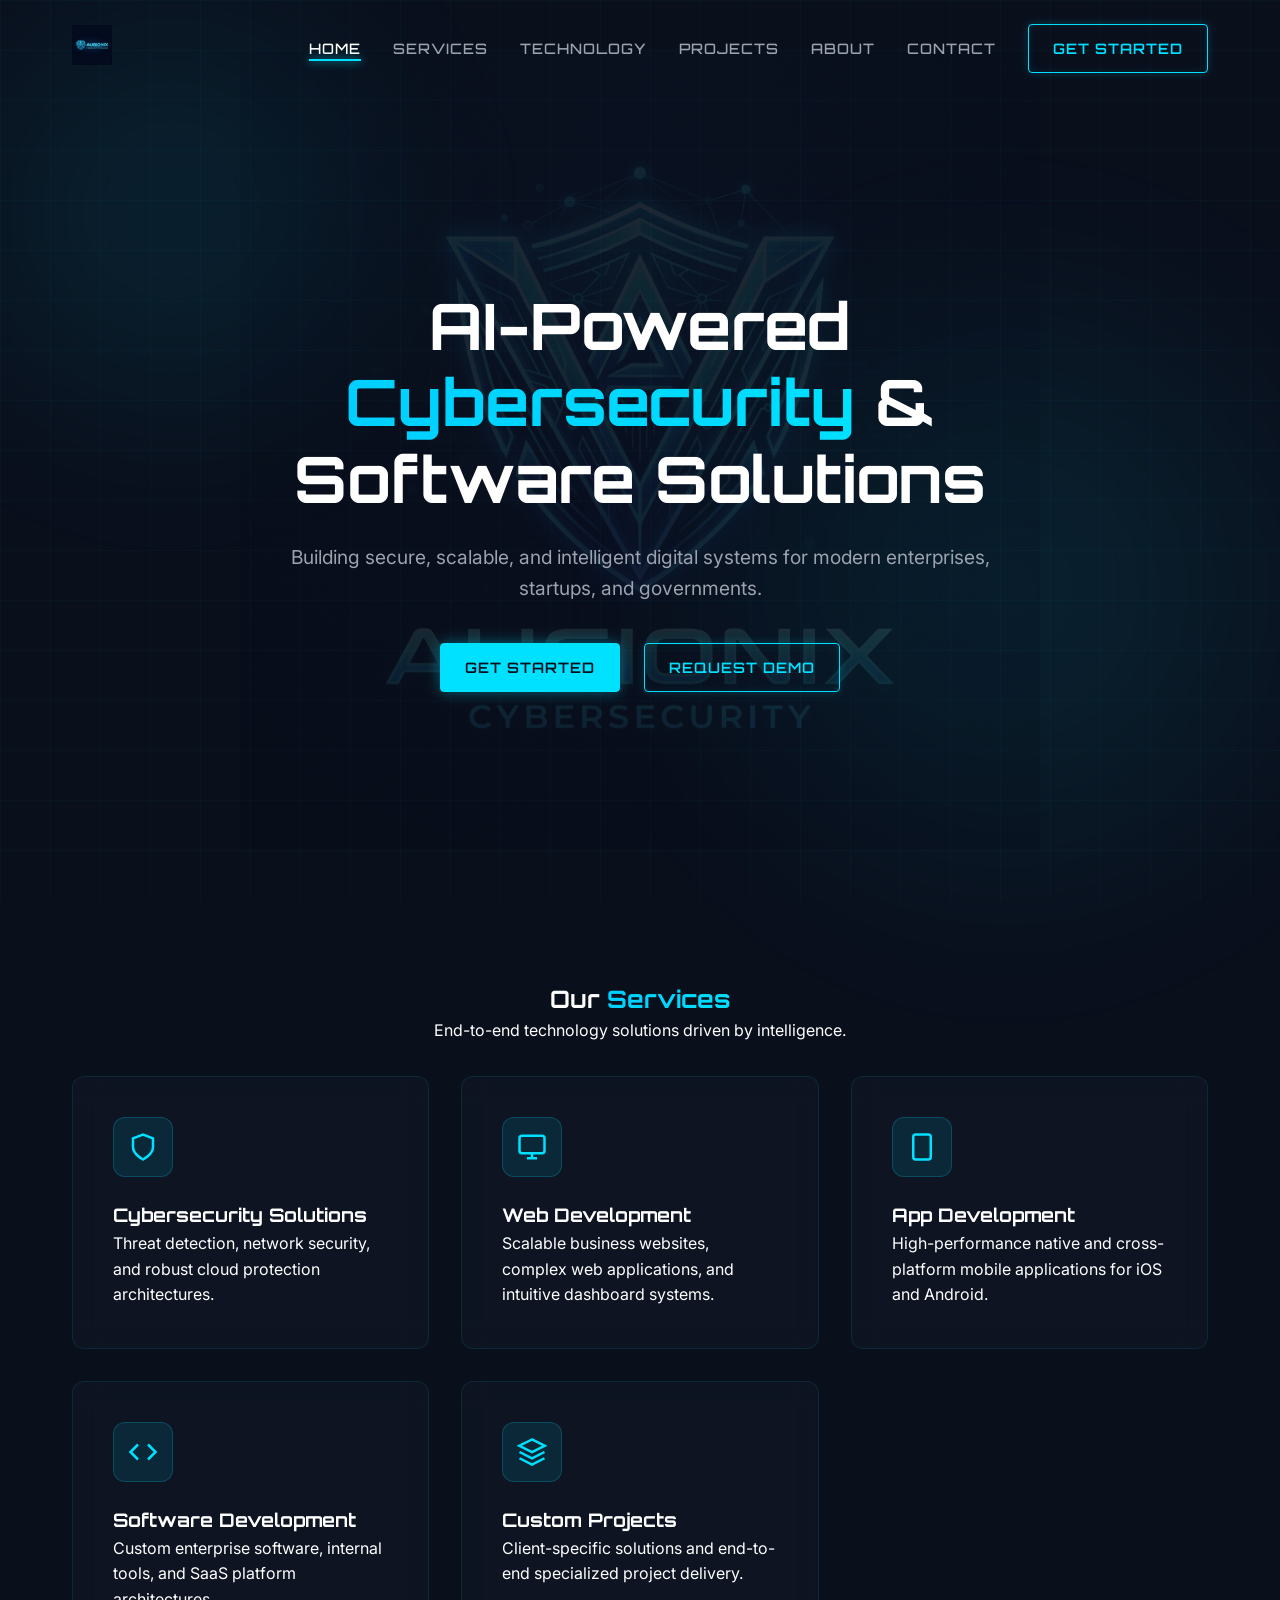
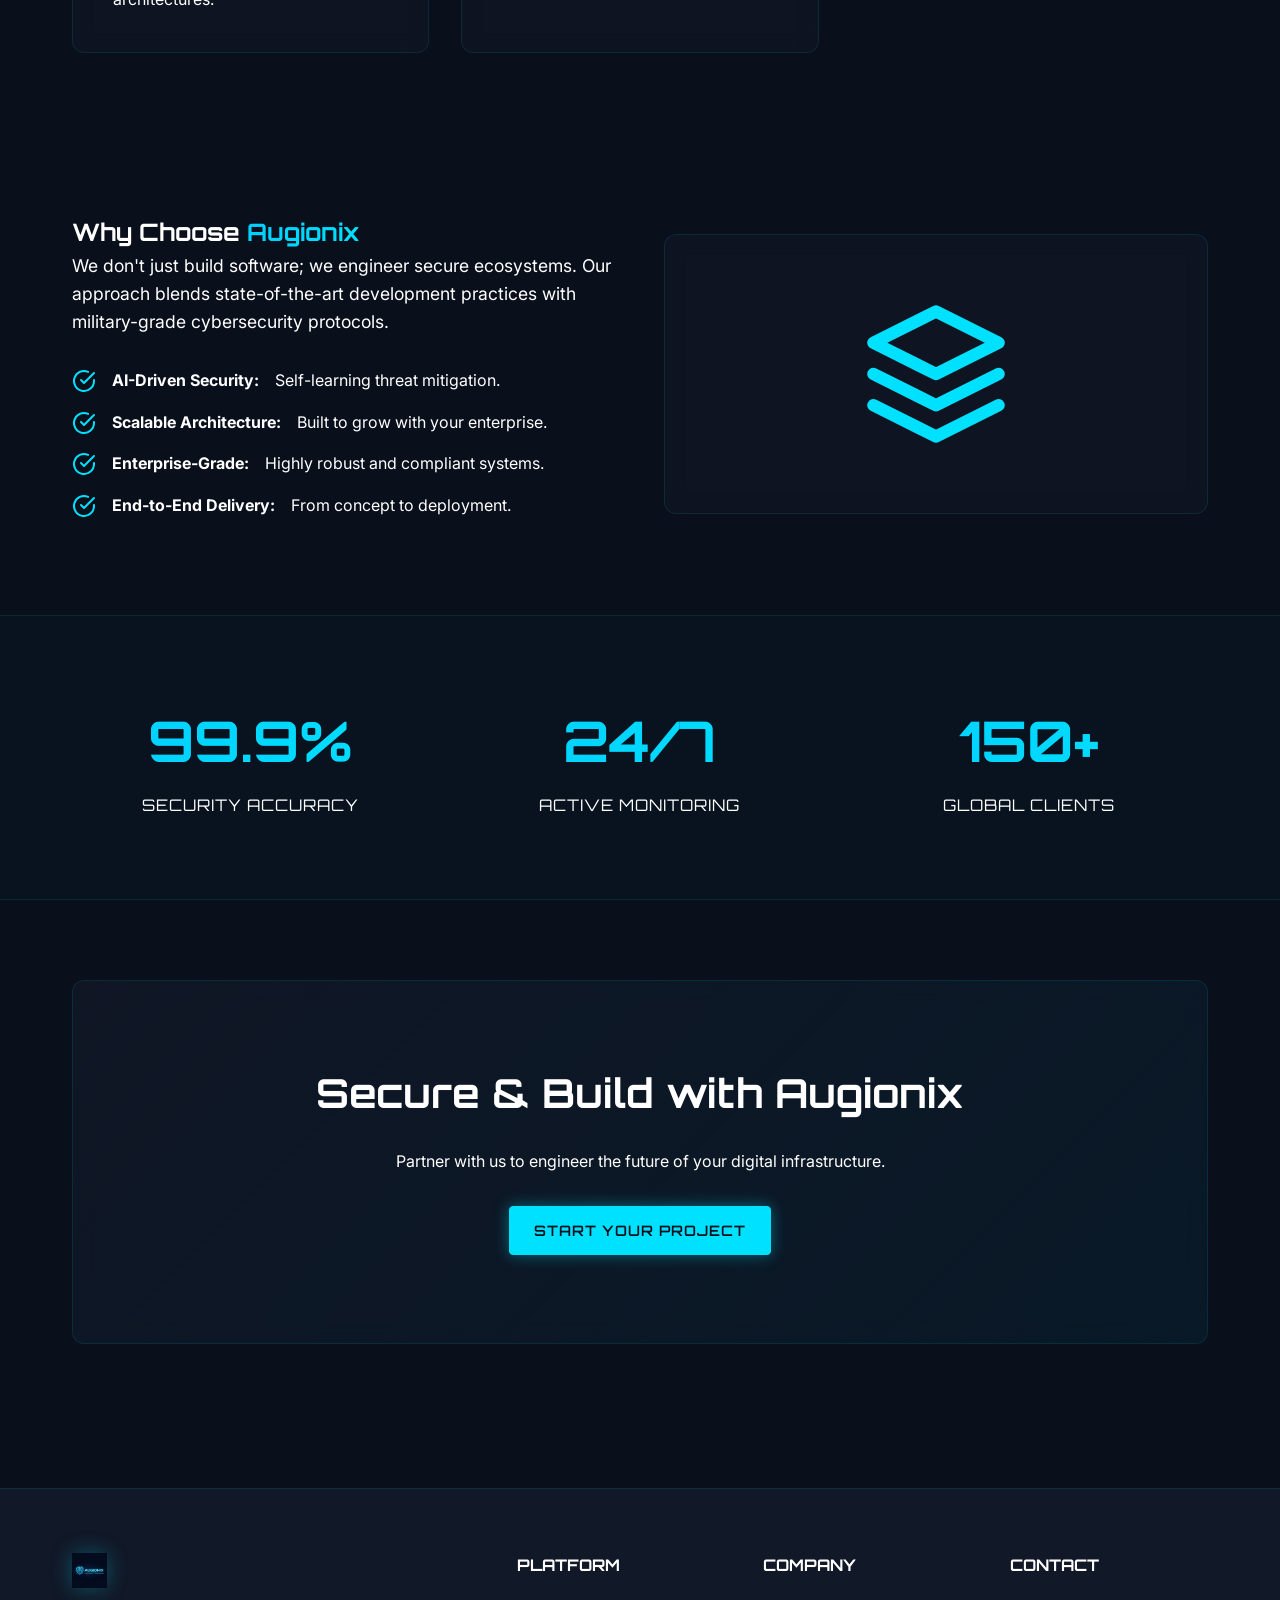
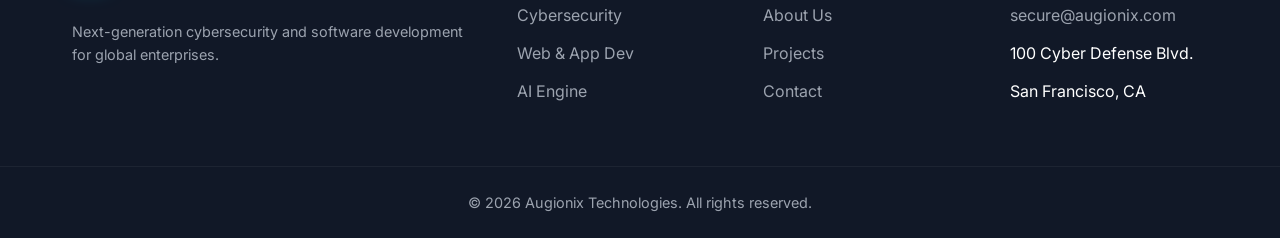
==== index.html @ cf8b2d36 "Initial commit" ====
<!DOCTYPE html>
<html lang="en">
<head>
    <meta charset="UTF-8">
    <meta name="viewport" content="width=device-width, initial-scale=1.0">
    <title>Augionix Technologies | AI Cybersecurity & Software</title>
    <link rel="preconnect" href="https://fonts.googleapis.com">
    <link rel="preconnect" href="https://fonts.gstatic.com" crossorigin>
    <link href="https://fonts.googleapis.com/css2?family=Inter:wght@300;400;500;600;700&family=Orbitron:wght@400;500;600;700;800;900&display=swap" rel="stylesheet">
    <link rel="stylesheet" href="css/style.css">
</head>
<body>
    <div class="cyber-grid"></div>
    <div class="cyber-glow glow-top-left"></div>
    <div class="cyber-glow glow-bottom-right"></div>

    <!-- Navbar -->
    <nav class="navbar">
        <div class="container nav-container">
            <a href="index.html" class="nav-logo">
                <img src="images/nav-logo.png" alt="Augionix Technologies">
            </a>
            
            <div class="nav-menu">
                <ul class="nav-links">
                    <li><a href="index.html" class="nav-link">Home</a></li>
                    <li><a href="services.html" class="nav-link">Services</a></li>
                    <li><a href="technology.html" class="nav-link">Technology</a></li>
                    <li><a href="projects.html" class="nav-link">Projects</a></li>
                    <li><a href="about.html" class="nav-link">About</a></li>
                    <li><a href="contact.html" class="nav-link">Contact</a></li>
                </ul>
                <a href="contact.html" class="btn btn-primary">Get Started</a>
            </div>

            <button class="mobile-toggle" aria-label="Toggle Menu">
                <svg class="icon" viewBox="0 0 24 24"><line x1="3" y1="12" x2="21" y2="12"></line><line x1="3" y1="6" x2="21" y2="6"></line><line x1="3" y1="18" x2="21" y2="18"></line></svg>
            </button>
        </div>
    </nav>

    <!-- Hero Section -->
    <section class="hero">
        <img src="images/main-logo.png" alt="Augionix Background Shield" class="hero-bg-logo">
        <div class="container hero-content">
            <h1 class="hero-title">AI-Powered <span class="text-gradient">Cybersecurity</span> & Software Solutions</h1>
            <p class="hero-subtitle">Building secure, scalable, and intelligent digital systems for modern enterprises, startups, and governments.</p>
            <div class="hero-cta">
                <a href="projects.html" class="btn btn-solid">Get Started</a>
                <a href="contact.html" class="btn btn-primary">Request Demo</a>
            </div>
        </div>
    </section>

    <!-- Services Preview -->
    <section class="section-padding">
        <div class="container">
            <div class="text-center mb-4">
                <h2>Our <span class="text-gradient">Services</span></h2>
                <p class="text-muted">End-to-end technology solutions driven by intelligence.</p>
            </div>
            
            <div class="grid-3">
                <div class="glass-panel">
                    <div class="service-icon">
                        <svg viewBox="0 0 24 24"><path d="M12 22s8-4 8-10V5l-8-3-8 3v7c0 6 8 10 8 10z"></path></svg>
                    </div>
                    <h3>Cybersecurity Solutions</h3>
                    <p class="text-muted mt-2">Threat detection, network security, and robust cloud protection architectures.</p>
                </div>
                
                <div class="glass-panel">
                    <div class="service-icon">
                        <svg viewBox="0 0 24 24"><rect x="2" y="3" width="20" height="14" rx="2" ry="2"></rect><line x1="8" y1="21" x2="16" y2="21"></line><line x1="12" y1="17" x2="12" y2="21"></line></svg>
                    </div>
                    <h3>Web Development</h3>
                    <p class="text-muted mt-2">Scalable business websites, complex web applications, and intuitive dashboard systems.</p>
                </div>
                
                <div class="glass-panel">
                    <div class="service-icon">
                        <svg viewBox="0 0 24 24"><rect x="5" y="2" width="14" height="20" rx="2" ry="2"></rect><line x1="12" y1="18" x2="12.01" y2="18"></line></svg>
                    </div>
                    <h3>App Development</h3>
                    <p class="text-muted mt-2">High-performance native and cross-platform mobile applications for iOS and Android.</p>
                </div>
                
                <div class="glass-panel">
                    <div class="service-icon">
                        <svg viewBox="0 0 24 24"><polyline points="16 18 22 12 16 6"></polyline><polyline points="8 6 2 12 8 18"></polyline></svg>
                    </div>
                    <h3>Software Development</h3>
                    <p class="text-muted mt-2">Custom enterprise software, internal tools, and SaaS platform architectures.</p>
                </div>
                
                <div class="glass-panel">
                    <div class="service-icon">
                        <svg viewBox="0 0 24 24"><polygon points="12 2 2 7 12 12 22 7 12 2"></polygon><polyline points="2 17 12 22 22 17"></polyline><polyline points="2 12 12 17 22 12"></polyline></svg>
                    </div>
                    <h3>Custom Projects</h3>
                    <p class="text-muted mt-2">Client-specific solutions and end-to-end specialized project delivery.</p>
                </div>
            </div>
        </div>
    </section>

    <!-- Why Choose Us -->
    <section class="section-padding">
        <div class="container grid-2 align-center">
            <div>
                <h2>Why Choose <span class="text-gradient">Augionix</span></h2>
                <p class="text-muted mb-4" style="font-size: 1.1rem">We don't just build software; we engineer secure ecosystems. Our approach blends state-of-the-art development practices with military-grade cybersecurity protocols.</p>
                
                <ul class="check-list">
                    <li><svg class="icon" viewBox="0 0 24 24"><path d="M22 11.08V12a10 10 0 1 1-5.93-9.14"></path><polyline points="22 4 12 14.01 9 11.01"></polyline></svg> <strong>AI-Driven Security:</strong> Self-learning threat mitigation.</li>
                    <li><svg class="icon" viewBox="0 0 24 24"><path d="M22 11.08V12a10 10 0 1 1-5.93-9.14"></path><polyline points="22 4 12 14.01 9 11.01"></polyline></svg> <strong>Scalable Architecture:</strong> Built to grow with your enterprise.</li>
                    <li><svg class="icon" viewBox="0 0 24 24"><path d="M22 11.08V12a10 10 0 1 1-5.93-9.14"></path><polyline points="22 4 12 14.01 9 11.01"></polyline></svg> <strong>Enterprise-Grade:</strong> Highly robust and compliant systems.</li>
                    <li><svg class="icon" viewBox="0 0 24 24"><path d="M22 11.08V12a10 10 0 1 1-5.93-9.14"></path><polyline points="22 4 12 14.01 9 11.01"></polyline></svg> <strong>End-to-End Delivery:</strong> From concept to deployment.</li>
                </ul>
            </div>
            
            <div class="glass-panel" style="display: flex; justify-content: center; padding: 4rem;">
                <svg class="icon" style="width: 150px; height: 150px; animation: float 4s infinite ease-in-out;" viewBox="0 0 24 24"><polygon points="12 2 2 7 12 12 22 7 12 2"></polygon><polyline points="2 17 12 22 22 17"></polyline><polyline points="2 12 12 17 22 12"></polyline></svg>
            </div>
        </div>
    </section>

    <!-- Stats -->
    <section class="section-padding" style="background: rgba(0, 224, 255, 0.02); border-top: 1px solid rgba(0, 224, 255, 0.1); border-bottom: 1px solid rgba(0, 224, 255, 0.1);">
        <div class="container grid-3 text-center">
            <div>
                <h3 class="text-gradient" style="font-size: 3.5rem; margin-bottom: 0.5rem;">99.9%</h3>
                <p style="font-family: var(--font-heading); text-transform: uppercase; letter-spacing: 1px;">Security Accuracy</p>
            </div>
            <div>
                <h3 class="text-gradient" style="font-size: 3.5rem; margin-bottom: 0.5rem;">24/7</h3>
                <p style="font-family: var(--font-heading); text-transform: uppercase; letter-spacing: 1px;">Active Monitoring</p>
            </div>
            <div>
                <h3 class="text-gradient" style="font-size: 3.5rem; margin-bottom: 0.5rem;">150+</h3>
                <p style="font-family: var(--font-heading); text-transform: uppercase; letter-spacing: 1px;">Global Clients</p>
            </div>
        </div>
    </section>

    <!-- Bottom CTA -->
    <section class="section-padding text-center">
        <div class="container">
            <div class="glass-panel" style="padding: 5rem 2rem; background: linear-gradient(135deg, rgba(17, 24, 39, 0.8), rgba(0, 224, 255, 0.05));">
                <h2 style="font-size: 2.5rem; margin-bottom: 1.5rem;">Secure & Build with Augionix</h2>
                <p class="text-muted mb-4" style="max-width: 600px; margin-left: auto; margin-right: auto;">Partner with us to engineer the future of your digital infrastructure.</p>
                <a href="contact.html" class="btn btn-solid">Start Your Project</a>
            </div>
        </div>
    </section>

    <!-- Footer -->
    <footer class="footer">
        <div class="container footer-container">
            <div>
                <img src="images/nav-logo.png" alt="Augionix Technologies" class="footer-logo">
                <p>Next-generation cybersecurity and software development for global enterprises.</p>
            </div>
            
            <div>
                <h4>Platform</h4>
                <ul>
                    <li><a href="services.html">Cybersecurity</a></li>
                    <li><a href="services.html">Web & App Dev</a></li>
                    <li><a href="technology.html">AI Engine</a></li>
                </ul>
            </div>
            
            <div>
                <h4>Company</h4>
                <ul>
                    <li><a href="about.html">About Us</a></li>
                    <li><a href="projects.html">Projects</a></li>
                    <li><a href="contact.html">Contact</a></li>
                </ul>
            </div>
            
            <div>
                <h4>Contact</h4>
                <ul>
                    <li><a href="mailto:secure@augionix.com">secure@augionix.com</a></li>
                    <li>100 Cyber Defense Blvd.</li>
                    <li>San Francisco, CA</li>
                </ul>
            </div>
        </div>
        <div class="footer-bottom">
            <p>&copy; 2026 Augionix Technologies. All rights reserved.</p>
        </div>
    </footer>

    <script src="js/script.js"></script>
</body>
</html>
---- css/style.css ----
/* Base Styles & Variables */
:root {
  --bg-dark: #0A0F1C;
  --bg-secondary: #111827;
  --neon-blue: #00E0FF;
  --neon-blue-dark: #0088cc;
  --text-main: #FFFFFF;
  --text-muted: #9CA3AF;
  --font-heading: 'Orbitron', sans-serif;
  --font-body: 'Inter', sans-serif;
}

* {
  margin: 0;
  padding: 0;
  box-sizing: border-box;
}

body {
  background-color: var(--bg-dark);
  color: var(--text-main);
  font-family: var(--font-body);
  line-height: 1.6;
  overflow-x: hidden;
  position: relative;
}

h1, h2, h3, h4, h5, h6 {
  font-family: var(--font-heading);
  font-weight: 700;
  color: var(--text-main);
}

a {
  text-decoration: none;
  color: inherit;
  transition: all 0.3s ease;
}

.container {
  max-width: 1200px;
  margin: 0 auto;
  padding: 0 2rem;
}

.section-padding {
  padding: 5rem 0;
}

.text-center {
  text-align: center;
}

.mb-2 { margin-bottom: 1rem; }
.mb-4 { margin-bottom: 2rem; }
.mt-4 { margin-top: 2rem; }

/* Typography & Colors */
.text-gradient {
  background: linear-gradient(90deg, #00CFFF, var(--neon-blue));
  -webkit-background-clip: text;
  -webkit-text-fill-color: transparent;
}

/* Background Effects */
.cyber-grid {
  position: fixed;
  top: 0;
  left: 0;
  width: 100vw;
  height: 100vh;
  background-image: 
    linear-gradient(rgba(0, 224, 255, 0.03) 1px, transparent 1px),
    linear-gradient(90deg, rgba(0, 224, 255, 0.03) 1px, transparent 1px);
  background-size: 50px 50px;
  z-index: -2;
  pointer-events: none;
}

.cyber-glow {
  position: fixed;
  width: 600px;
  height: 600px;
  background: radial-gradient(circle, rgba(0, 224, 255, 0.1) 0%, rgba(10, 15, 28, 0) 70%);
  border-radius: 50%;
  filter: blur(60px);
  z-index: -1;
  pointer-events: none;
}

.glow-top-left { top: -10%; left: -10%; }
.glow-bottom-right { bottom: -10%; right: -10%; width: 800px; height: 800px; }

/* Buttons */
.btn {
  display: inline-block;
  padding: 0.75rem 1.5rem;
  font-family: var(--font-heading);
  font-size: 0.9rem;
  font-weight: 600;
  text-transform: uppercase;
  letter-spacing: 1px;
  border-radius: 4px;
  cursor: pointer;
  transition: all 0.3s ease;
  position: relative;
  overflow: hidden;
  text-align: center;
}

.btn-primary {
  background: transparent;
  color: var(--neon-blue);
  border: 1px solid var(--neon-blue);
  box-shadow: 0 0 10px rgba(0, 224, 255, 0.2), inset 0 0 10px rgba(0, 224, 255, 0.1);
}

.btn-primary:hover {
  background: rgba(0, 224, 255, 0.1);
  box-shadow: 0 0 20px rgba(0, 224, 255, 0.4), inset 0 0 15px rgba(0, 224, 255, 0.2);
  text-shadow: 0 0 8px rgba(0, 224, 255, 0.6);
}

.btn-solid {
  background: var(--neon-blue);
  color: var(--bg-dark);
  border: 1px solid var(--neon-blue);
  box-shadow: 0 0 15px rgba(0, 224, 255, 0.4);
}

.btn-solid:hover {
  background: #00CFFF;
  box-shadow: 0 0 25px rgba(0, 224, 255, 0.6);
}

/* Glassmorphism Panels */
.glass-panel {
  background: rgba(17, 24, 39, 0.6);
  backdrop-filter: blur(12px);
  -webkit-backdrop-filter: blur(12px);
  border: 1px solid rgba(0, 224, 255, 0.1);
  border-radius: 12px;
  transition: all 0.3s ease;
}

.glass-panel:hover {
  border-color: rgba(0, 224, 255, 0.4);
  box-shadow: 0 0 20px rgba(0, 224, 255, 0.1);
  transform: translateY(-5px);
}

/* Navbar */
.navbar {
  position: fixed;
  top: 0;
  left: 0;
  width: 100%;
  z-index: 1000;
  transition: all 0.3s ease;
  padding: 1.5rem 0;
  background: transparent;
}

.navbar.scrolled {
  background: rgba(10, 15, 28, 0.85);
  backdrop-filter: blur(12px);
  -webkit-backdrop-filter: blur(12px);
  padding: 1rem 0;
  border-bottom: 1px solid rgba(0, 224, 255, 0.1);
  box-shadow: 0 4px 30px rgba(0, 0, 0, 0.5);
}

.nav-container {
  display: flex;
  justify-content: space-between;
  align-items: center;
}

.nav-logo img {
  height: 40px;
  width: auto;
  transition: all 0.3s ease;
}

.nav-logo img:hover {
  filter: drop-shadow(0 0 10px rgba(0, 224, 255, 0.5));
}

.nav-menu {
  display: flex;
  align-items: center;
  gap: 2rem;
}

.nav-links {
  display: flex;
  list-style: none;
  gap: 2rem;
}

.nav-link {
  font-family: var(--font-heading);
  font-size: 0.9rem;
  font-weight: 500;
  text-transform: uppercase;
  letter-spacing: 1px;
  color: var(--text-muted);
  position: relative;
  padding-bottom: 4px;
}

.nav-link::after {
  content: '';
  position: absolute;
  bottom: 0;
  left: 0;
  width: 0%;
  height: 2px;
  background: var(--neon-blue);
  transition: width 0.3s ease;
  box-shadow: 0 0 8px var(--neon-blue);
}

.nav-link:hover, .nav-link.active {
  color: var(--text-main);
}

.nav-link:hover::after, .nav-link.active::after {
  width: 100%;
}

.mobile-toggle {
  display: none;
  background: transparent;
  border: none;
  color: var(--text-main);
  cursor: pointer;
  font-size: 1.5rem;
}

/* Footer */
.footer {
  background: var(--bg-secondary);
  border-top: 1px solid rgba(0, 224, 255, 0.1);
  padding-top: 4rem;
  margin-top: 4rem;
}

.footer-container {
  display: grid;
  grid-template-columns: 2fr 1fr 1fr 1fr;
  gap: 3rem;
  margin-bottom: 3rem;
}

.footer-logo {
  height: 35px;
  margin-bottom: 1.5rem;
  filter: drop-shadow(0 0 10px rgba(0, 224, 255, 0.3));
}

.footer p { color: var(--text-muted); font-size: 0.9rem; }
.footer h4 { margin-bottom: 1.5rem; color: var(--text-main); text-transform: uppercase; }
.footer ul { list-style: none; }
.footer li { margin-bottom: 0.8rem; }
.footer a { color: var(--text-muted); transition: color 0.3s ease; }
.footer a:hover { color: var(--neon-blue); padding-left: 5px; }

.footer-bottom {
  border-top: 1px solid rgba(255, 255, 255, 0.05);
  padding: 1.5rem 0;
  text-align: center;
  color: var(--text-muted);
  font-size: 0.85rem;
}

/* Page Headers */
.page-header {
  text-align: center;
  padding: 8rem 0 4rem;
}
.page-header h1 {
  font-size: 3.5rem;
  margin-bottom: 1rem;
}
.page-header p {
  font-size: 1.2rem;
  color: var(--text-muted);
  max-width: 600px;
  margin: 0 auto;
}

/* Hero Section */
.hero {
  min-height: 100vh;
  display: flex;
  align-items: center;
  justify-content: center;
  text-align: center;
  position: relative;
  padding-top: 80px;
}

.hero-content {
  position: relative;
  z-index: 2;
  max-width: 800px;
}

.hero-title {
  font-size: 4rem;
  line-height: 1.2;
  margin-bottom: 1.5rem;
}

.hero-subtitle {
  font-size: 1.2rem;
  color: var(--text-muted);
  margin-bottom: 2.5rem;
}

.hero-cta {
  display: flex;
  gap: 1.5rem;
  justify-content: center;
}

.hero-bg-logo {
  position: absolute;
  top: 50%;
  left: 50%;
  transform: translate(-50%, -50%);
  width: 800px;
  opacity: 0.1;
  pointer-events: none;
  animation: float 6s infinite ease-in-out;
}

/* Grids */
.grid-2 { display: grid; grid-template-columns: 1fr 1fr; gap: 3rem; }
.grid-3 { display: grid; grid-template-columns: repeat(3, 1fr); gap: 2rem; }
.grid-4 { display: grid; grid-template-columns: repeat(4, 1fr); gap: 2rem; }

/* Services Preview */
.service-icon {
  width: 60px;
  height: 60px;
  background: rgba(0, 224, 255, 0.1);
  border-radius: 12px;
  display: flex;
  align-items: center;
  justify-content: center;
  margin-bottom: 1.5rem;
  border: 1px solid rgba(0, 224, 255, 0.2);
}
.service-icon svg { width: 30px; height: 30px; stroke: var(--neon-blue); fill: none; stroke-width: 2; }
.glass-panel { padding: 2.5rem; }

/* SVG Icons Generic Class */
.icon { width: 24px; height: 24px; stroke: var(--neon-blue); fill: none; stroke-width: 2; stroke-linecap: round; stroke-linejoin: round; }
.icon-lg { width: 40px; height: 40px; }

/* Lists */
.check-list { list-style: none; }
.check-list li { display: flex; align-items: center; gap: 1rem; margin-bottom: 1rem; }
.check-list li svg { flex-shrink: 0; }

/* Animations */
@keyframes float {
  0% { transform: translate(-50%, -50%); }
  50% { transform: translate(-50%, -55%); }
  100% { transform: translate(-50%, -50%); }
}

/* Forms */
.form-group { margin-bottom: 1.5rem; }
.form-group label { display: block; margin-bottom: 0.5rem; font-family: var(--font-heading); font-size: 0.85rem; color: var(--text-muted); text-transform: uppercase; }
.form-control { width: 100%; padding: 1rem; background: rgba(10, 15, 28, 0.6); border: 1px solid rgba(0, 224, 255, 0.2); border-radius: 8px; color: var(--text-main); font-family: var(--font-body); transition: all 0.3s; }
.form-control:focus { outline: none; border-color: var(--neon-blue); box-shadow: 0 0 15px rgba(0, 224, 255, 0.1); }

/* Custom utilities */
.align-center { align-items: center; }

/* Media Queries */
@media (max-width: 992px) {
  .grid-2, .grid-3, .grid-4 { grid-template-columns: 1fr; }
  .footer-container { grid-template-columns: 1fr 1fr; }
  
  .mobile-toggle { display: block; }
  .nav-menu {
    position: fixed; top: 70px; right: -100%; width: 300px; height: 100vh;
    flex-direction: column; background: rgba(10, 15, 28, 0.95);
    backdrop-filter: blur(15px); -webkit-backdrop-filter: blur(15px);
    border-left: 1px solid rgba(0, 224, 255, 0.1); padding: 3rem 2rem;
    transition: right 0.4s ease;
  }
  .nav-menu.active { right: 0; box-shadow: -10px 0 30px rgba(0,0,0,0.5); }
  .nav-links { flex-direction: column; width: 100%; }
}

@media (max-width: 576px) {
  .hero-title { font-size: 2.5rem; }
  .hero-cta { flex-direction: column; }
  .footer-container { grid-template-columns: 1fr; }
}
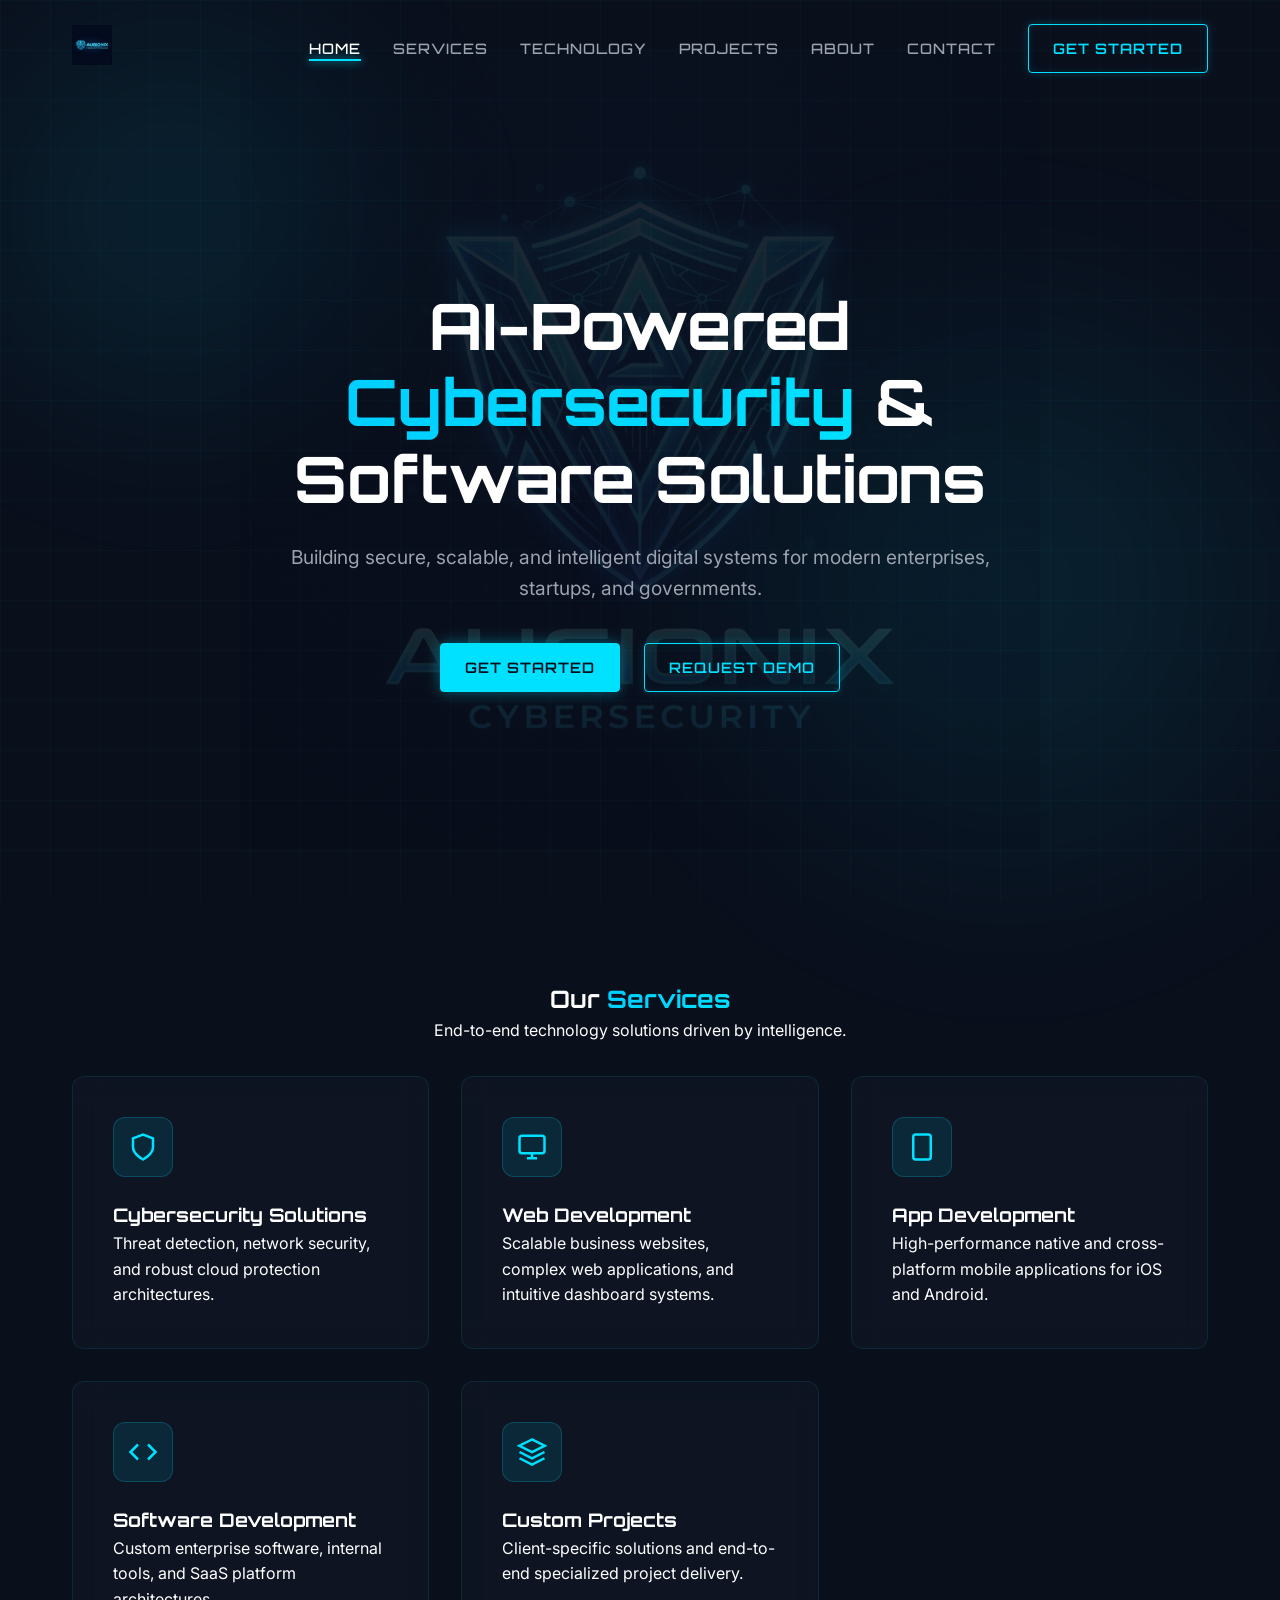
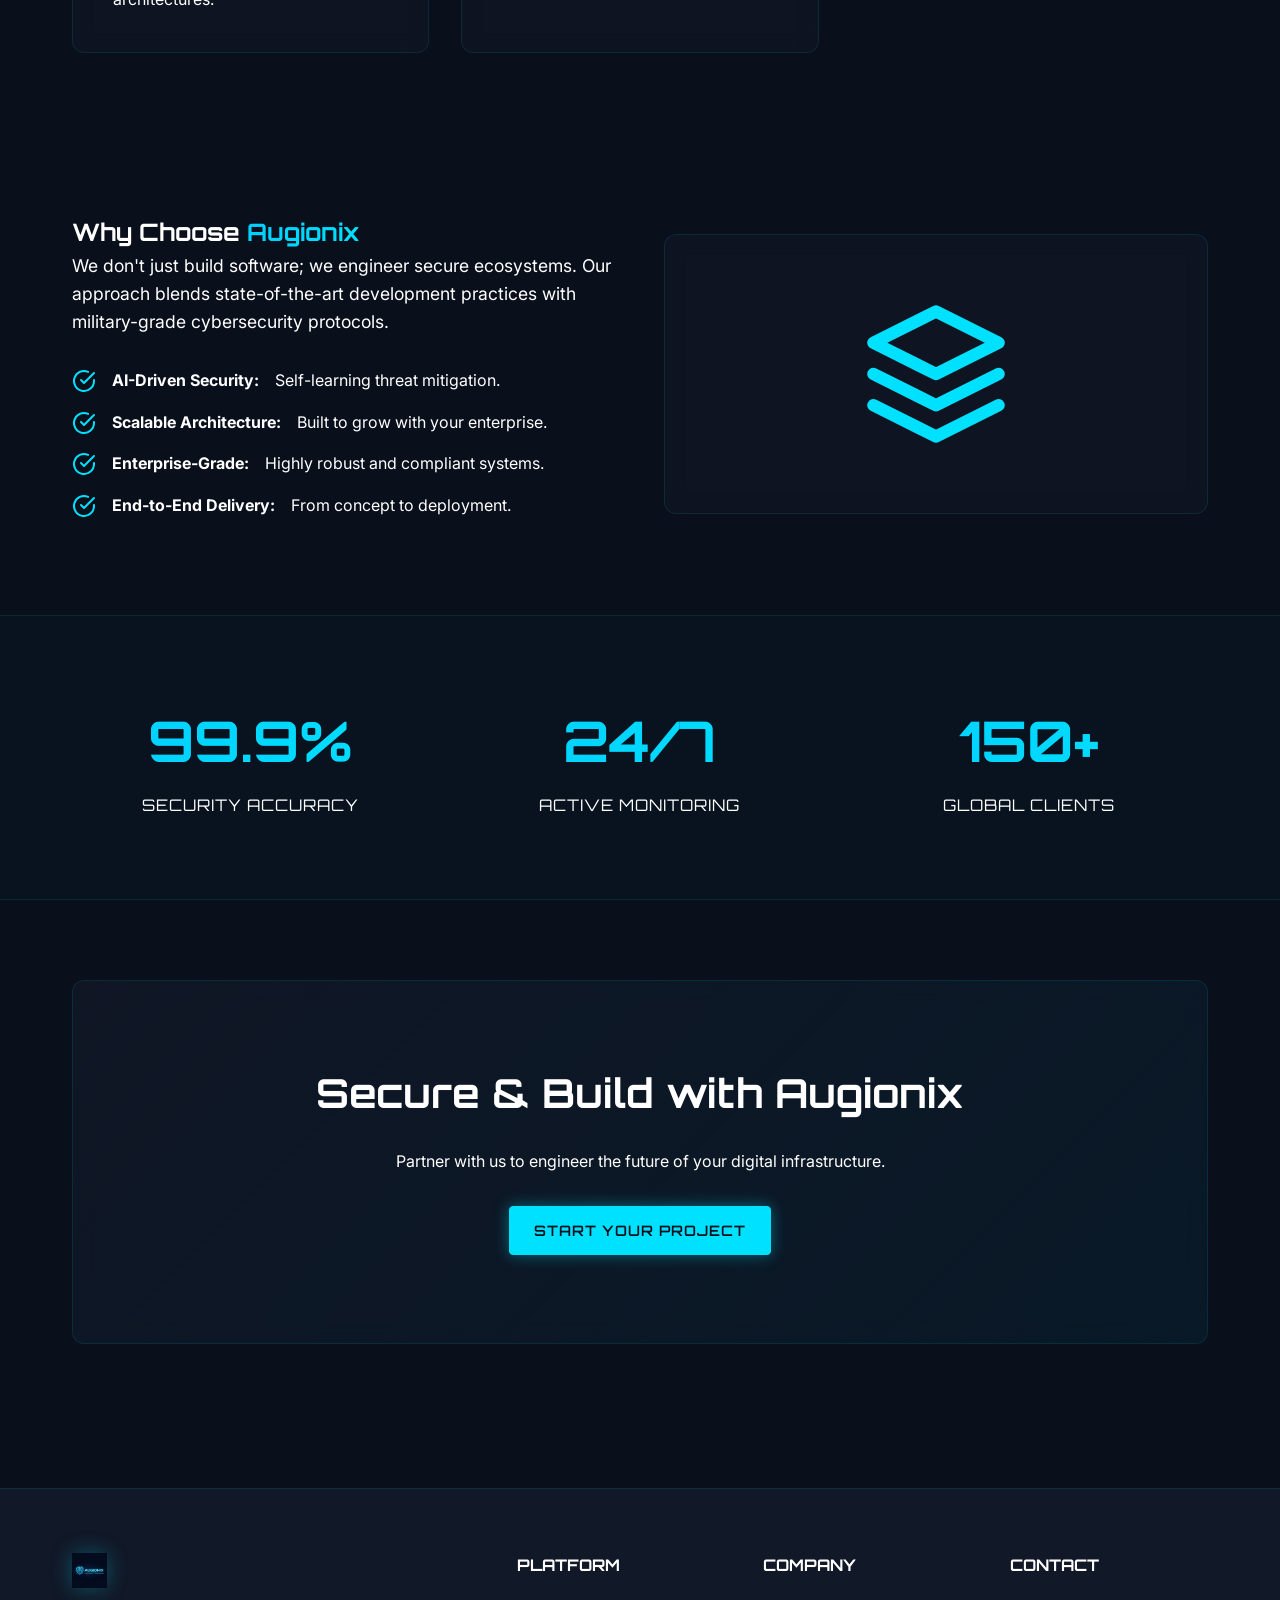
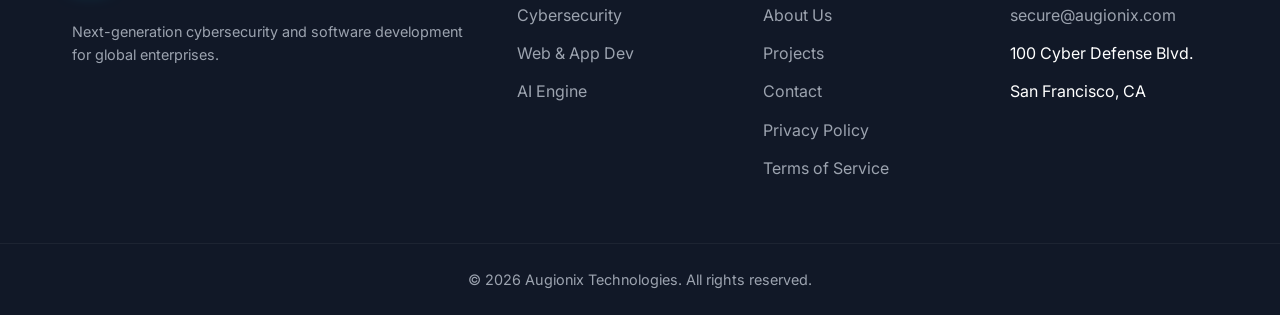
==== commit b1ee54d9: "adding google search console pages" ====
--- a/index.html
+++ b/index.html
@@ -3,7 +3,19 @@
 <head>
     <meta charset="UTF-8">
     <meta name="viewport" content="width=device-width, initial-scale=1.0">
-    <title>Augionix Technologies | AI Cybersecurity & Software</title>
+    <title>Augionix Technologies | AI Cybersecurity & Software Solutions</title>
+    <meta name="description" content="Augionix Technologies engineers AI-powered cybersecurity, custom web development, mobile apps, and enterprise software solutions for global businesses.">
+    <meta name="keywords" content="cybersecurity, AI software, web development, app development, enterprise software, cloud security, custom programming">
+    <meta name="google-site-verification" content="YOUR_GSC_VERIFICATION_CODE_HERE" />
+    <link rel="canonical" href="https://augionix.com/">
+    
+    <!-- Open Graph / Facebook -->
+    <meta property="og:type" content="website">
+    <meta property="og:url" content="https://augionix.com/">
+    <meta property="og:title" content="Augionix Technologies | AI Cybersecurity & Software">
+    <meta property="og:description" content="AI-Powered Cybersecurity & Custom Software Solutions for modern enterprises.">
+    <meta property="og:image" content="https://augionix.com/images/main-logo.png">
+
     <link rel="preconnect" href="https://fonts.googleapis.com">
     <link rel="preconnect" href="https://fonts.gstatic.com" crossorigin>
     <link href="https://fonts.googleapis.com/css2?family=Inter:wght@300;400;500;600;700&family=Orbitron:wght@400;500;600;700;800;900&display=swap" rel="stylesheet">
@@ -177,6 +189,8 @@
                     <li><a href="about.html">About Us</a></li>
                     <li><a href="projects.html">Projects</a></li>
                     <li><a href="contact.html">Contact</a></li>
+                    <li><a href="privacy.html">Privacy Policy</a></li>
+                    <li><a href="terms.html">Terms of Service</a></li>
                 </ul>
             </div>
             
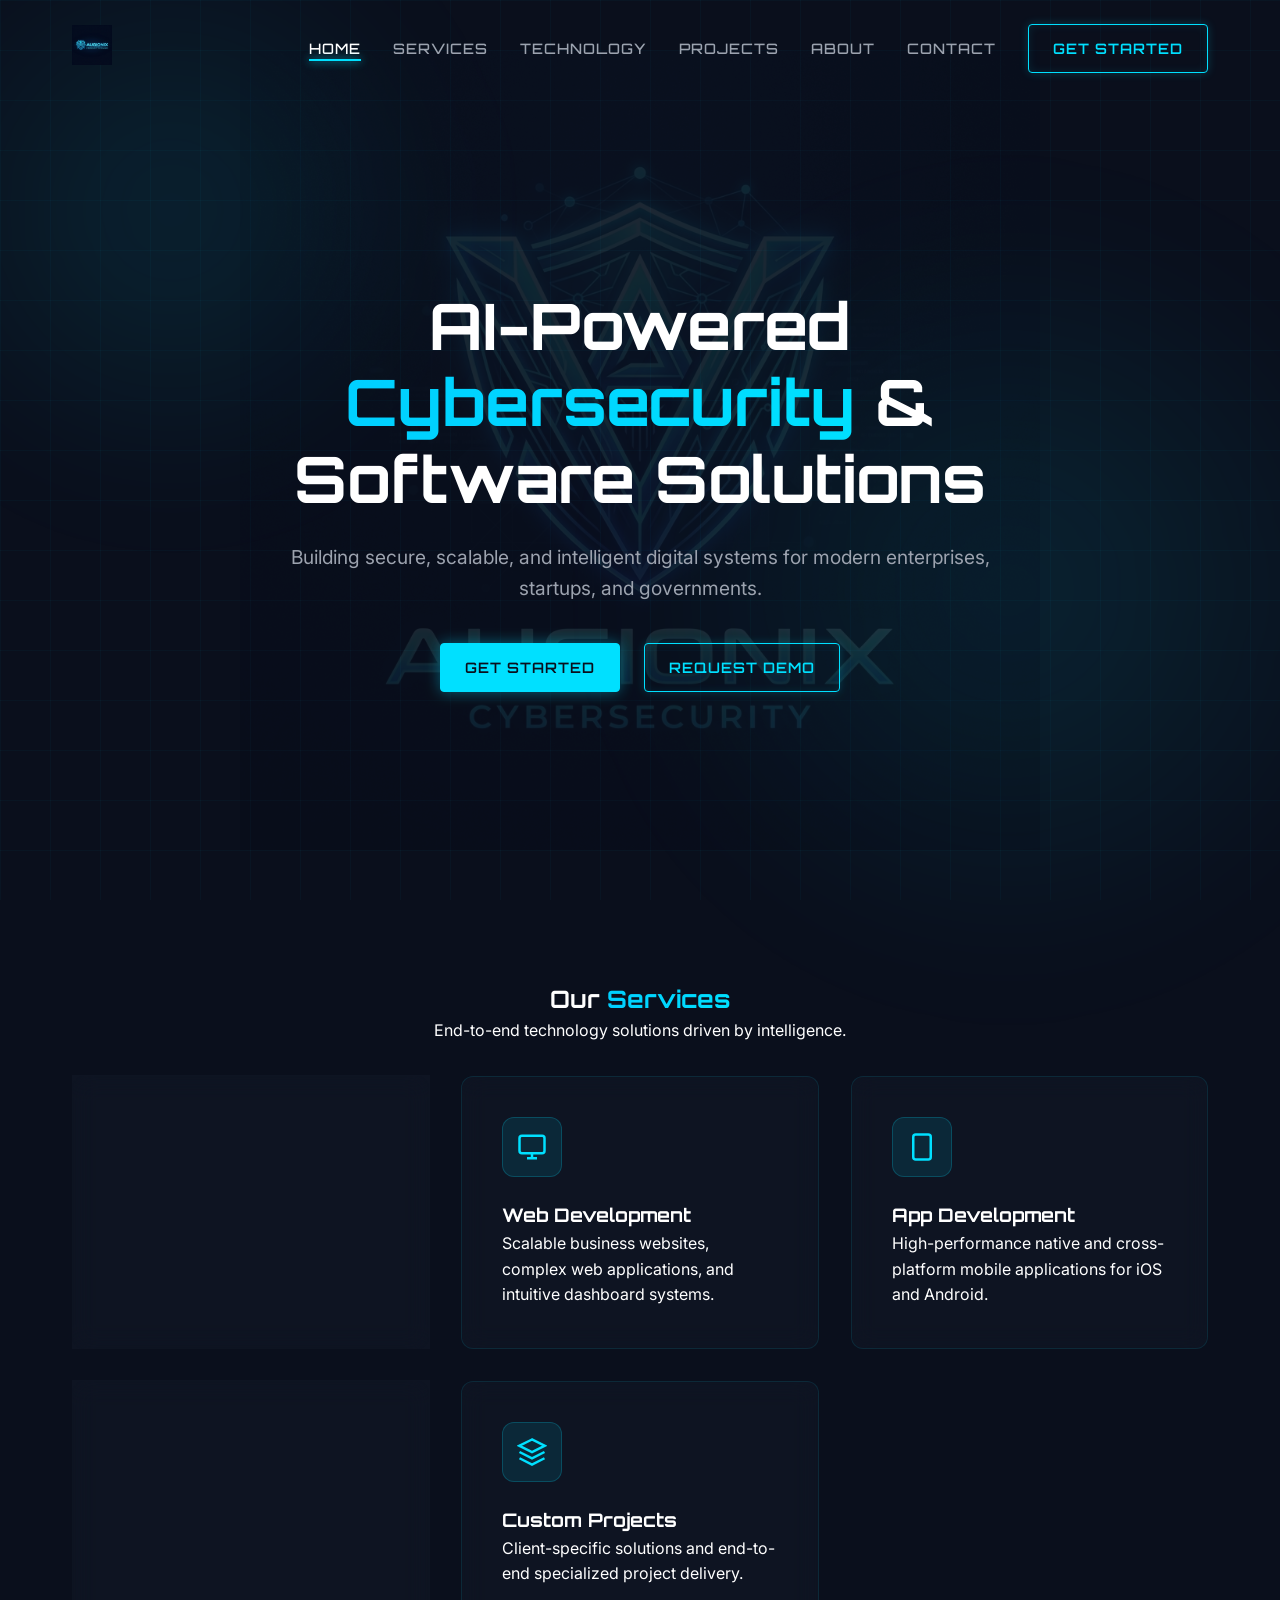
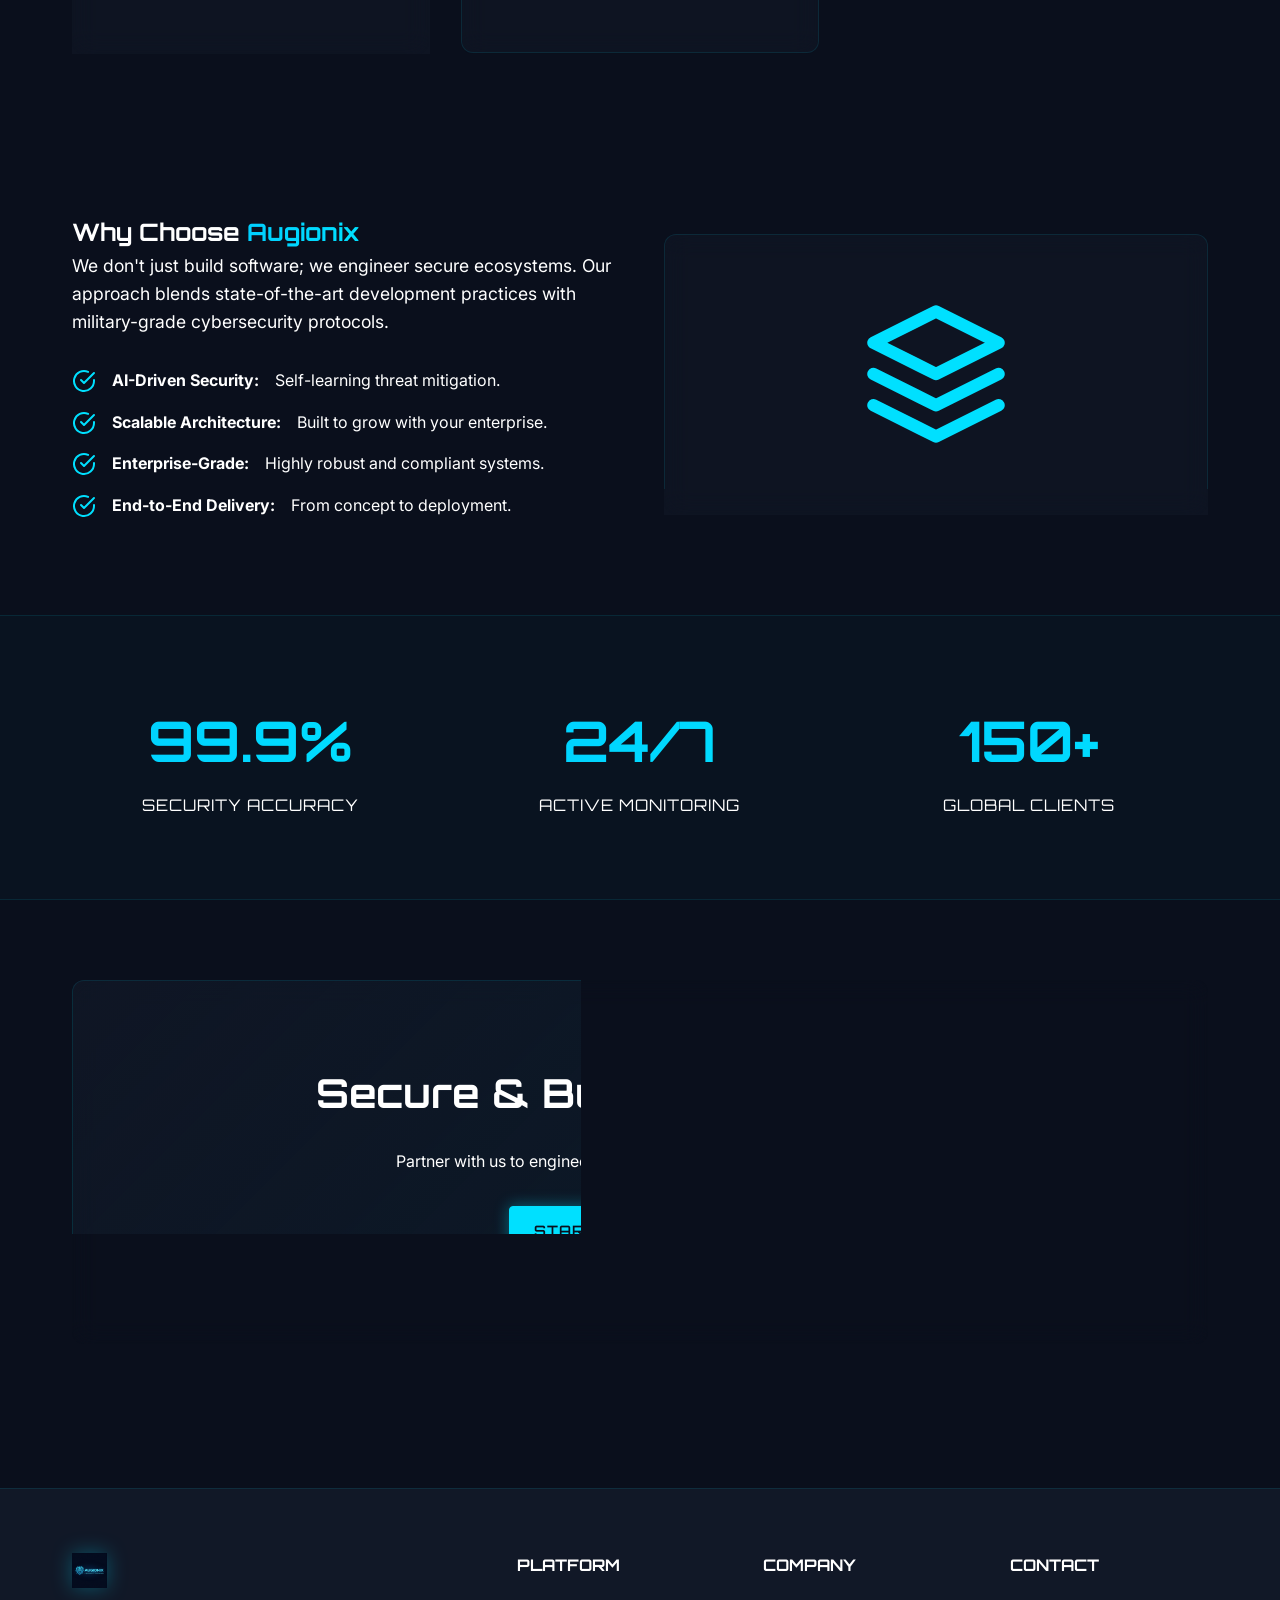
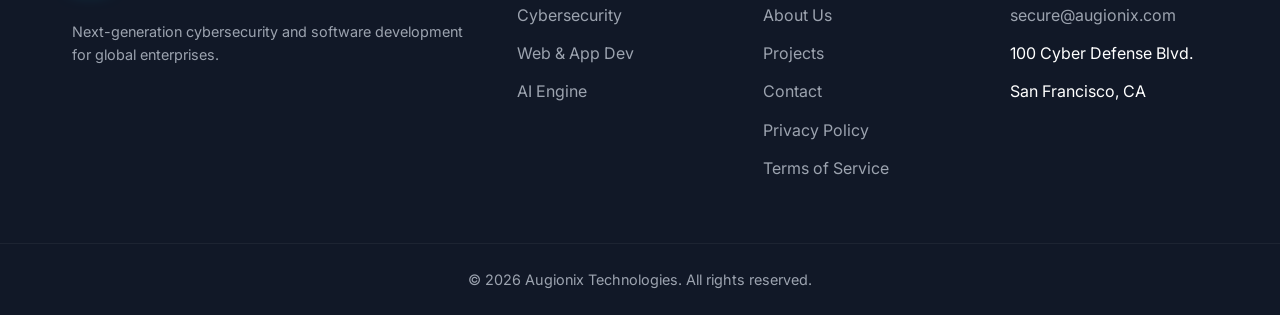
==== commit 4fe0c558: "css alg kr di hai" ====
--- a/index.html
+++ b/index.html
@@ -121,7 +121,7 @@
         <div class="container grid-2 align-center">
             <div>
                 <h2>Why Choose <span class="text-gradient">Augionix</span></h2>
-                <p class="text-muted mb-4" style="font-size: 1.1rem">We don't just build software; we engineer secure ecosystems. Our approach blends state-of-the-art development practices with military-grade cybersecurity protocols.</p>
+                <p class="text-muted mb-4 fs-11">We don't just build software; we engineer secure ecosystems. Our approach blends state-of-the-art development practices with military-grade cybersecurity protocols.</p>
                 
                 <ul class="check-list">
                     <li><svg class="icon" viewBox="0 0 24 24"><path d="M22 11.08V12a10 10 0 1 1-5.93-9.14"></path><polyline points="22 4 12 14.01 9 11.01"></polyline></svg> <strong>AI-Driven Security:</strong> Self-learning threat mitigation.</li>
@@ -131,26 +131,26 @@
                 </ul>
             </div>
             
-            <div class="glass-panel" style="display: flex; justify-content: center; padding: 4rem;">
-                <svg class="icon" style="width: 150px; height: 150px; animation: float 4s infinite ease-in-out;" viewBox="0 0 24 24"><polygon points="12 2 2 7 12 12 22 7 12 2"></polygon><polyline points="2 17 12 22 22 17"></polyline><polyline points="2 12 12 17 22 12"></polyline></svg>
+            <div class="glass-panel display-center-pad-4">
+                <svg class="icon hero-cta-icon" viewBox="0 0 24 24"><polygon points="12 2 2 7 12 12 22 7 12 2"></polygon><polyline points="2 17 12 22 22 17"></polyline><polyline points="2 12 12 17 22 12"></polyline></svg>
             </div>
         </div>
     </section>
 
     <!-- Stats -->
-    <section class="section-padding" style="background: rgba(0, 224, 255, 0.02); border-top: 1px solid rgba(0, 224, 255, 0.1); border-bottom: 1px solid rgba(0, 224, 255, 0.1);">
+    <section class="section-padding bg-stat-banner">
         <div class="container grid-3 text-center">
             <div>
-                <h3 class="text-gradient" style="font-size: 3.5rem; margin-bottom: 0.5rem;">99.9%</h3>
-                <p style="font-family: var(--font-heading); text-transform: uppercase; letter-spacing: 1px;">Security Accuracy</p>
-            </div>
-            <div>
-                <h3 class="text-gradient" style="font-size: 3.5rem; margin-bottom: 0.5rem;">24/7</h3>
-                <p style="font-family: var(--font-heading); text-transform: uppercase; letter-spacing: 1px;">Active Monitoring</p>
-            </div>
-            <div>
-                <h3 class="text-gradient" style="font-size: 3.5rem; margin-bottom: 0.5rem;">150+</h3>
-                <p style="font-family: var(--font-heading); text-transform: uppercase; letter-spacing: 1px;">Global Clients</p>
+                <h3 class="text-gradient stat-val">99.9%</h3>
+                <p class="stat-header">Security Accuracy</p>
+            </div>
+            <div>
+                <h3 class="text-gradient stat-val">24/7</h3>
+                <p class="stat-header">Active Monitoring</p>
+            </div>
+            <div>
+                <h3 class="text-gradient stat-val">150+</h3>
+                <p class="stat-header">Global Clients</p>
             </div>
         </div>
     </section>
@@ -158,9 +158,9 @@
     <!-- Bottom CTA -->
     <section class="section-padding text-center">
         <div class="container">
-            <div class="glass-panel" style="padding: 5rem 2rem; background: linear-gradient(135deg, rgba(17, 24, 39, 0.8), rgba(0, 224, 255, 0.05));">
-                <h2 style="font-size: 2.5rem; margin-bottom: 1.5rem;">Secure & Build with Augionix</h2>
-                <p class="text-muted mb-4" style="max-width: 600px; margin-left: auto; margin-right: auto;">Partner with us to engineer the future of your digital infrastructure.</p>
+            <div class="glass-panel p-panel-xl bottom-cta-panel">
+                <h2 class="fs-25 margin-bottom-15">Secure & Build with Augionix</h2>
+                <p class="text-muted mb-4 max-w-600">Partner with us to engineer the future of your digital infrastructure.</p>
                 <a href="contact.html" class="btn btn-solid">Start Your Project</a>
             </div>
         </div>
--- a/css/style.css
+++ b/css/style.css
@@ -403,3 +403,244 @@
   .hero-cta { flex-direction: column; }
   .footer-container { grid-template-columns: 1fr; }
 }
+
+/* ==========================================================================
+   Page-Specific & Component Styles (Extracted from HTML files)
+   ========================================================================== */
+
+/* Privacy & Terms Pages */
+.policy-content h3,
+.terms-content h3 {
+  margin-top: 2rem;
+  margin-bottom: 1rem;
+  color: var(--neon-blue);
+}
+.policy-content p,
+.terms-content p {
+  margin-bottom: 1.2rem;
+  color: var(--text-muted);
+}
+.policy-content ul {
+  margin-left: 1.5rem;
+  margin-bottom: 1.5rem;
+  color: var(--text-muted);
+}
+.policy-content li {
+  margin-bottom: 0.5rem;
+}
+
+/* About Page */
+.statement {
+  font-size: 1.5rem;
+  font-style: italic;
+  color: var(--text-main);
+  margin-bottom: 1.5rem;
+  font-family: serif;
+}
+
+/* Technology Diagram & Flow */
+.tech-diagram {
+  padding: 4rem;
+  display: flex;
+  justify-content: space-between;
+  align-items: center;
+  margin-bottom: 5rem;
+  position: relative;
+  overflow: hidden;
+}
+.diagram-node {
+  display: flex;
+  flex-direction: column;
+  align-items: center;
+  gap: 1rem;
+  padding: 1.5rem;
+  background: rgba(10, 15, 28, 0.8);
+  border: 1px solid rgba(0, 224, 255, 0.2);
+  border-radius: 12px;
+  z-index: 2;
+  text-align: center;
+  width: 200px;
+}
+.node-core {
+  width: 250px;
+  height: 250px;
+  border-radius: 50%;
+  border-color: var(--neon-blue);
+  box-shadow: 0 0 30px rgba(0, 224, 255, 0.2);
+  background: radial-gradient(circle, rgba(0,224,255,0.1) 0%, rgba(10,15,28,0.9) 80%);
+  justify-content: center;
+}
+.flow-line {
+  height: 2px;
+  flex-grow: 1;
+  background: rgba(0, 224, 255, 0.2);
+  position: relative;
+  overflow: hidden;
+  margin: 0 1rem;
+}
+.animated-flow::after {
+  content: '';
+  position: absolute;
+  top: 0;
+  left: -50%;
+  width: 50%;
+  height: 100%;
+  background: linear-gradient(90deg, transparent, var(--neon-blue), transparent);
+  animation: dataFlow 1.5s linear infinite;
+}
+@keyframes dataFlow {
+  0% { left: -50%; }
+  100% { left: 100%; }
+}
+@media (max-width: 992px) {
+  .tech-diagram { flex-direction: column; gap: 2rem; }
+  .flow-line { width: 2px; height: 50px; flex-grow: 0; margin: 1rem 0; }
+  .animated-flow::after {
+    left: 0; top: -50%; width: 100%; height: 50%;
+    background: linear-gradient(180deg, transparent, var(--neon-blue), transparent);
+    animation: dataFlowVertical 1.5s linear infinite;
+  }
+  @keyframes dataFlowVertical {
+    0% { top: -50%; } 100% { top: 100%; }
+  }
+}
+
+.tech-flow-node-title {
+  font-family: var(--font-heading);
+  margin-top: 10px;
+}
+
+/* Contact Page */
+.contact-container {
+  display: grid;
+  grid-template-columns: 1fr 1.5fr;
+  gap: 4rem;
+  margin-bottom: 5rem;
+}
+.info-item {
+  display: flex;
+  gap: 1.5rem;
+  align-items: flex-start;
+  margin-bottom: 2rem;
+}
+.info-item h4 {
+  margin-bottom: 0.3rem;
+  font-size: 1.1rem;
+}
+.info-item p {
+  color: var(--text-muted);
+  font-size: 0.95rem;
+}
+@media (max-width: 992px) {
+  .contact-container { grid-template-columns: 1fr; }
+}
+
+.contact-select-wrapper {
+  appearance: none;
+}
+
+.contact-submit-btn {
+  width: 100%;
+  padding: 1rem;
+  font-size: 1rem;
+  margin-top: 1rem;
+  display: flex;
+  justify-content: center;
+  align-items: center;
+  gap: 0.5rem;
+}
+
+/* 404 Error Page */
+.error-container {
+  min-height: 80vh;
+  display: flex;
+  align-items: center;
+  justify-content: center;
+  flex-direction: column;
+  text-align: center;
+  padding: 2rem;
+  position: relative;
+  z-index: 2;
+}
+.error-code {
+  font-size: 8rem;
+  font-weight: 900;
+  line-height: 1;
+  margin-bottom: 1rem;
+  letter-spacing: 4px;
+  animation: pulse-glow 2s infinite ease-in-out;
+}
+.error-title {
+  font-size: 2rem;
+  text-transform: uppercase;
+  letter-spacing: 2px;
+  margin-bottom: 1.5rem;
+  color: #FF3B30; /* Neon/Cyber red for alert */
+  text-shadow: 0 0 10px rgba(255, 59, 48, 0.4);
+}
+.error-message {
+  max-width: 500px;
+  color: var(--text-muted);
+  margin-bottom: 2.5rem;
+  font-size: 1.1rem;
+}
+@keyframes pulse-glow {
+  0% { text-shadow: 0 0 10px rgba(0, 224, 255, 0.4); }
+  50% { text-shadow: 0 0 30px rgba(0, 224, 255, 0.8); }
+  100% { text-shadow: 0 0 10px rgba(0, 224, 255, 0.4); }
+}
+
+/* Utility / Layout Helper Classes */
+.p-panel-large { padding: 3rem 4rem; }
+.p-panel-std { padding: 3rem; }
+.p-panel-med { padding: 4rem 3rem; }
+.p-panel-small { padding: 2.5rem 1.5rem; }
+.p-panel-xl { padding: 5rem 2rem; }
+
+.fs-11 { font-size: 1.1rem; }
+.fs-15 { font-size: 1.5rem; }
+.fs-09 { font-size: 0.9rem; }
+.fs-25 { font-size: 2.5rem; }
+.fs-35 { font-size: 3.5rem; }
+
+.max-w-600 { max-width: 600px; margin-left: auto; margin-right: auto; }
+.max-w-800 { max-width: 800px; margin-left: auto; margin-right: auto; }
+
+.order-neg-1 { order: -1; }
+
+.display-center-pad-4 { display: flex; justify-content: center; padding: 4rem; }
+.hero-cta-icon { width: 150px; height: 150px; animation: float 4s infinite ease-in-out; }
+.contact-btn-icon { width: 20px; height: 20px; }
+
+.stat-header { font-family: var(--font-heading); text-transform: uppercase; letter-spacing: 1px; }
+
+.bg-stat-banner {
+  background: rgba(0, 224, 255, 0.02);
+  border-top: 1px solid rgba(0, 224, 255, 0.1);
+  border-bottom: 1px solid rgba(0, 224, 255, 0.1);
+}
+
+.bottom-cta-panel {
+  background: linear-gradient(135deg, rgba(17, 24, 39, 0.8), rgba(0, 224, 255, 0.05));
+}
+
+.icon-xxl { width: 120px; height: 120px; }
+.icon-xl { width: 60px; height: 60px; }
+
+.badge-tag {
+  display: inline-block;
+  padding: 0.3rem 0.8rem;
+  border: 1px solid var(--neon-blue);
+  border-radius: 50px;
+  font-size: 0.8rem;
+  margin-bottom: 1.5rem;
+  color: var(--neon-blue);
+}
+
+.margin-bottom-5 { margin-bottom: 5rem; }
+.margin-bottom-15 { margin-bottom: 1.5rem; }
+.margin-top-10 { margin-top: 10px; }
+.stat-val { font-size: 3.5rem; margin-bottom: 0.5rem; }
+.delay-05s { animation-delay: 0.5s; }
+.grid-col-all { grid-column: 1 / -1; }
+
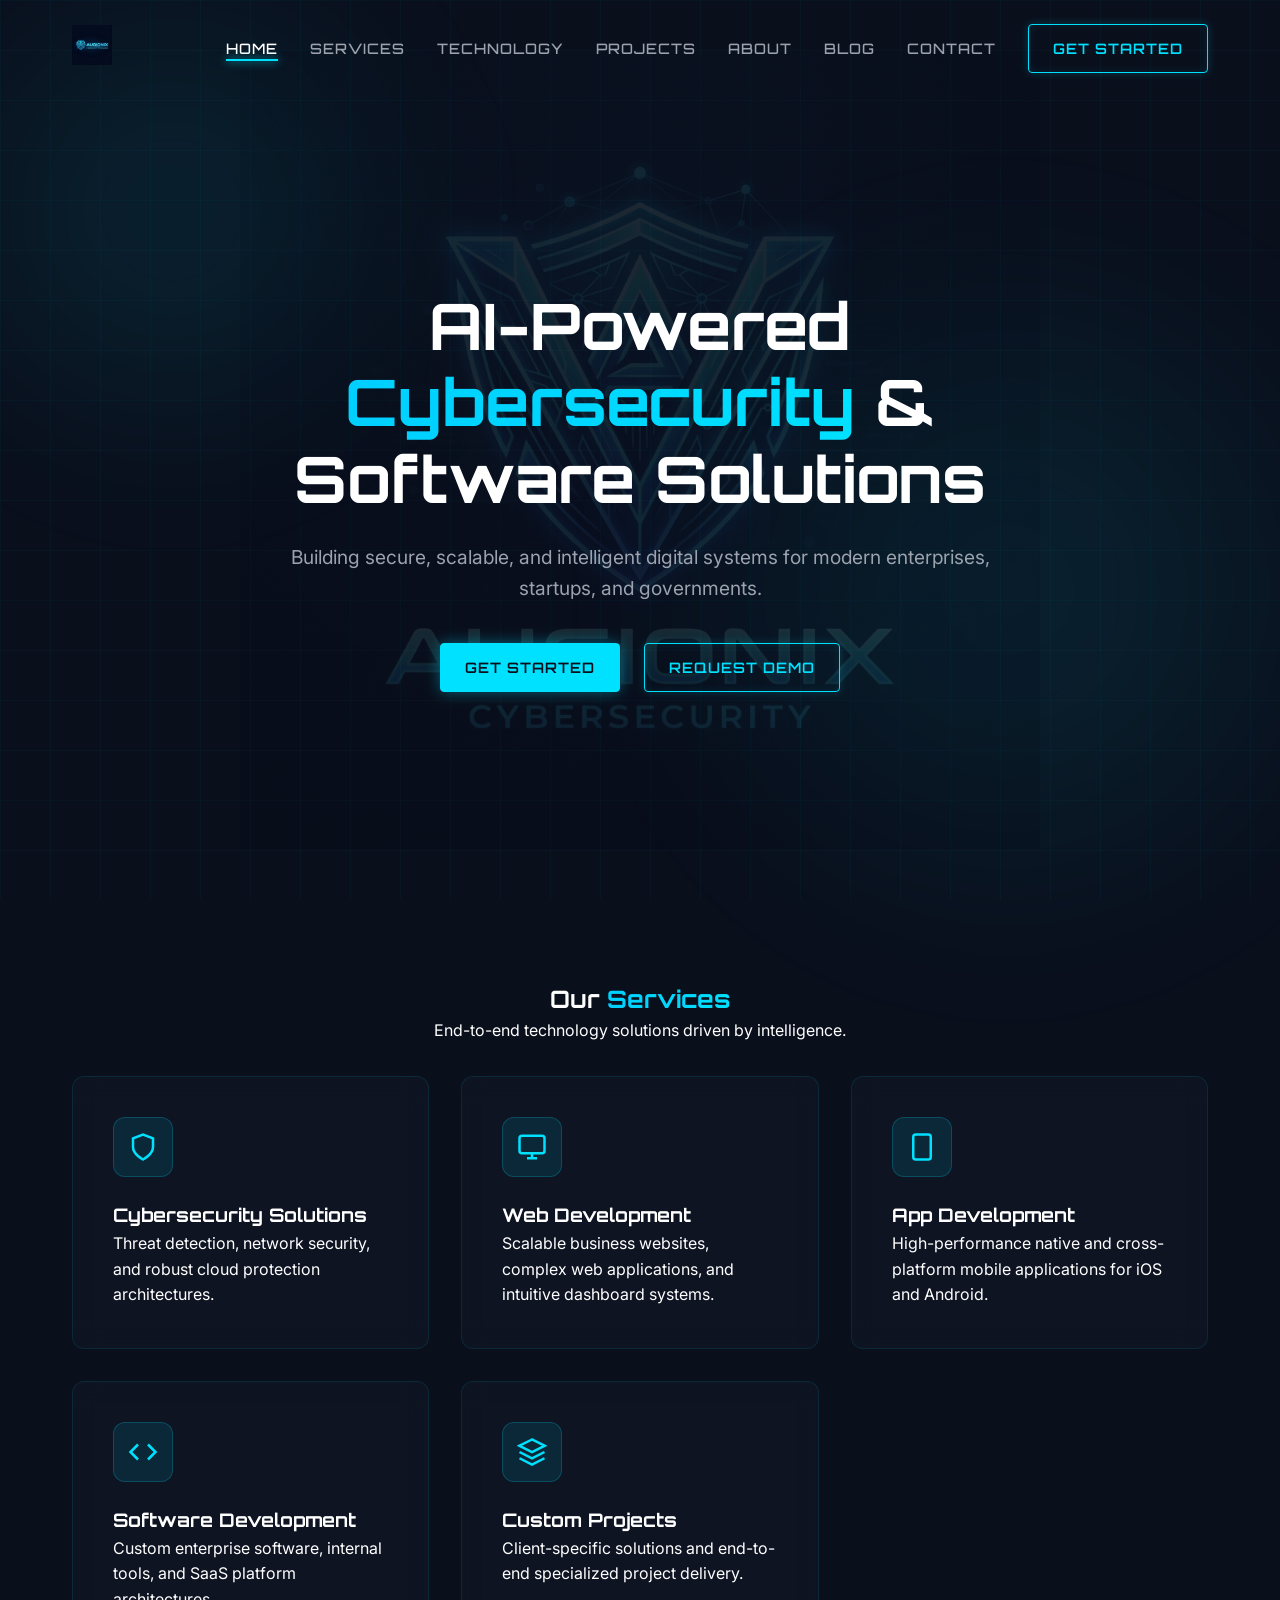
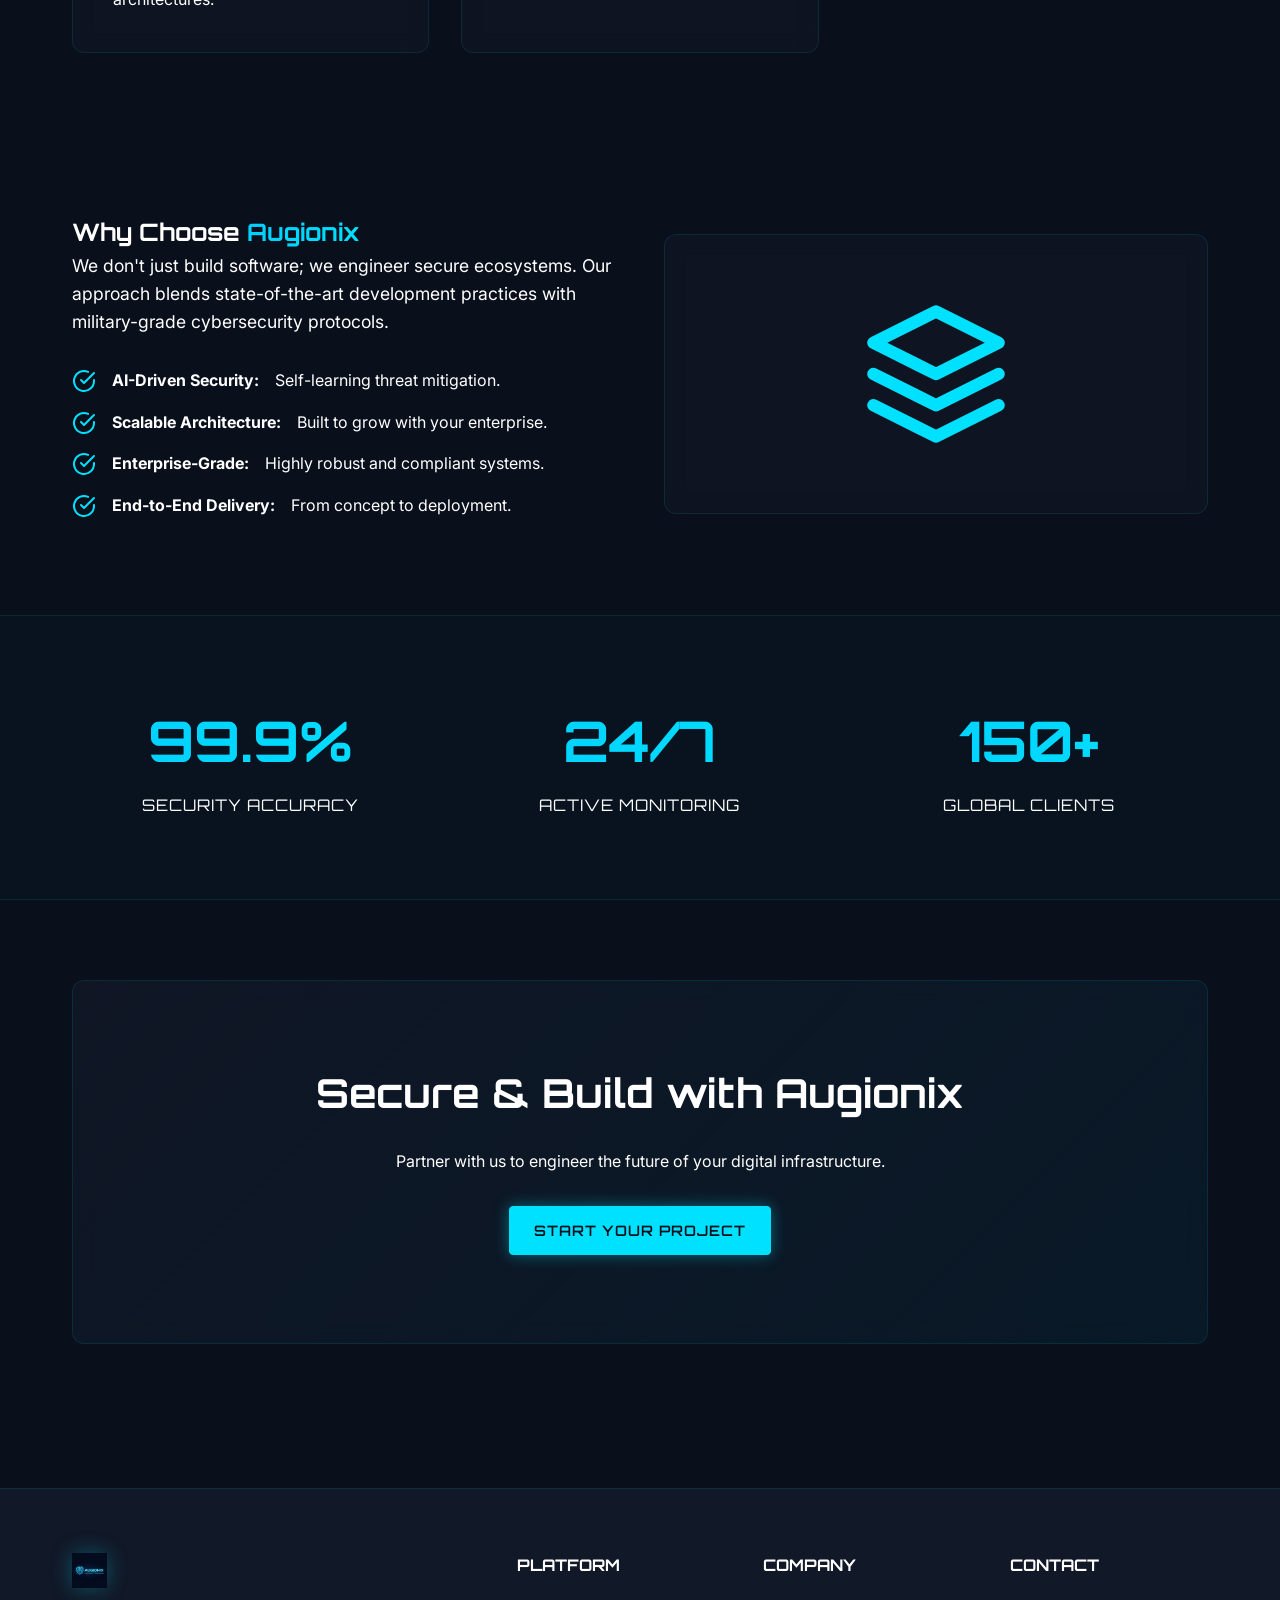
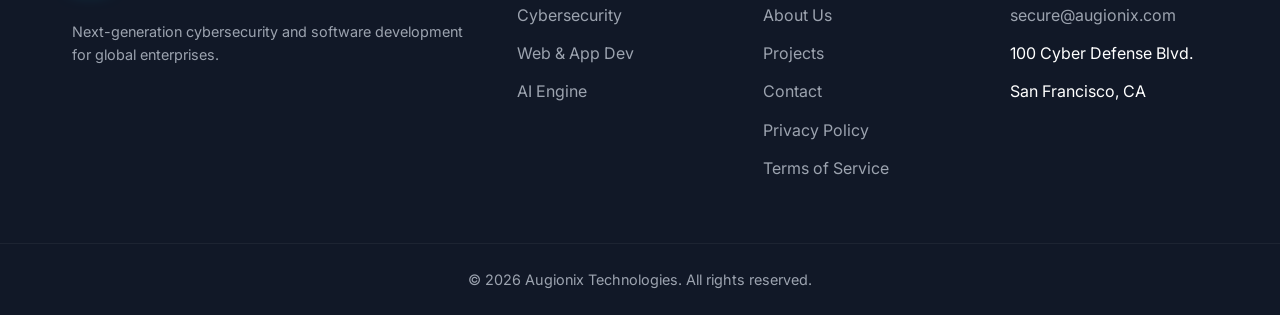
==== commit a8411d82: "add blogs sections" ====
--- a/index.html
+++ b/index.html
@@ -40,6 +40,7 @@
                     <li><a href="technology.html" class="nav-link">Technology</a></li>
                     <li><a href="projects.html" class="nav-link">Projects</a></li>
                     <li><a href="about.html" class="nav-link">About</a></li>
+                    <li><a href="blogs/blogs.html" class="nav-link">Blog</a></li>
                     <li><a href="contact.html" class="nav-link">Contact</a></li>
                 </ul>
                 <a href="contact.html" class="btn btn-primary">Get Started</a>
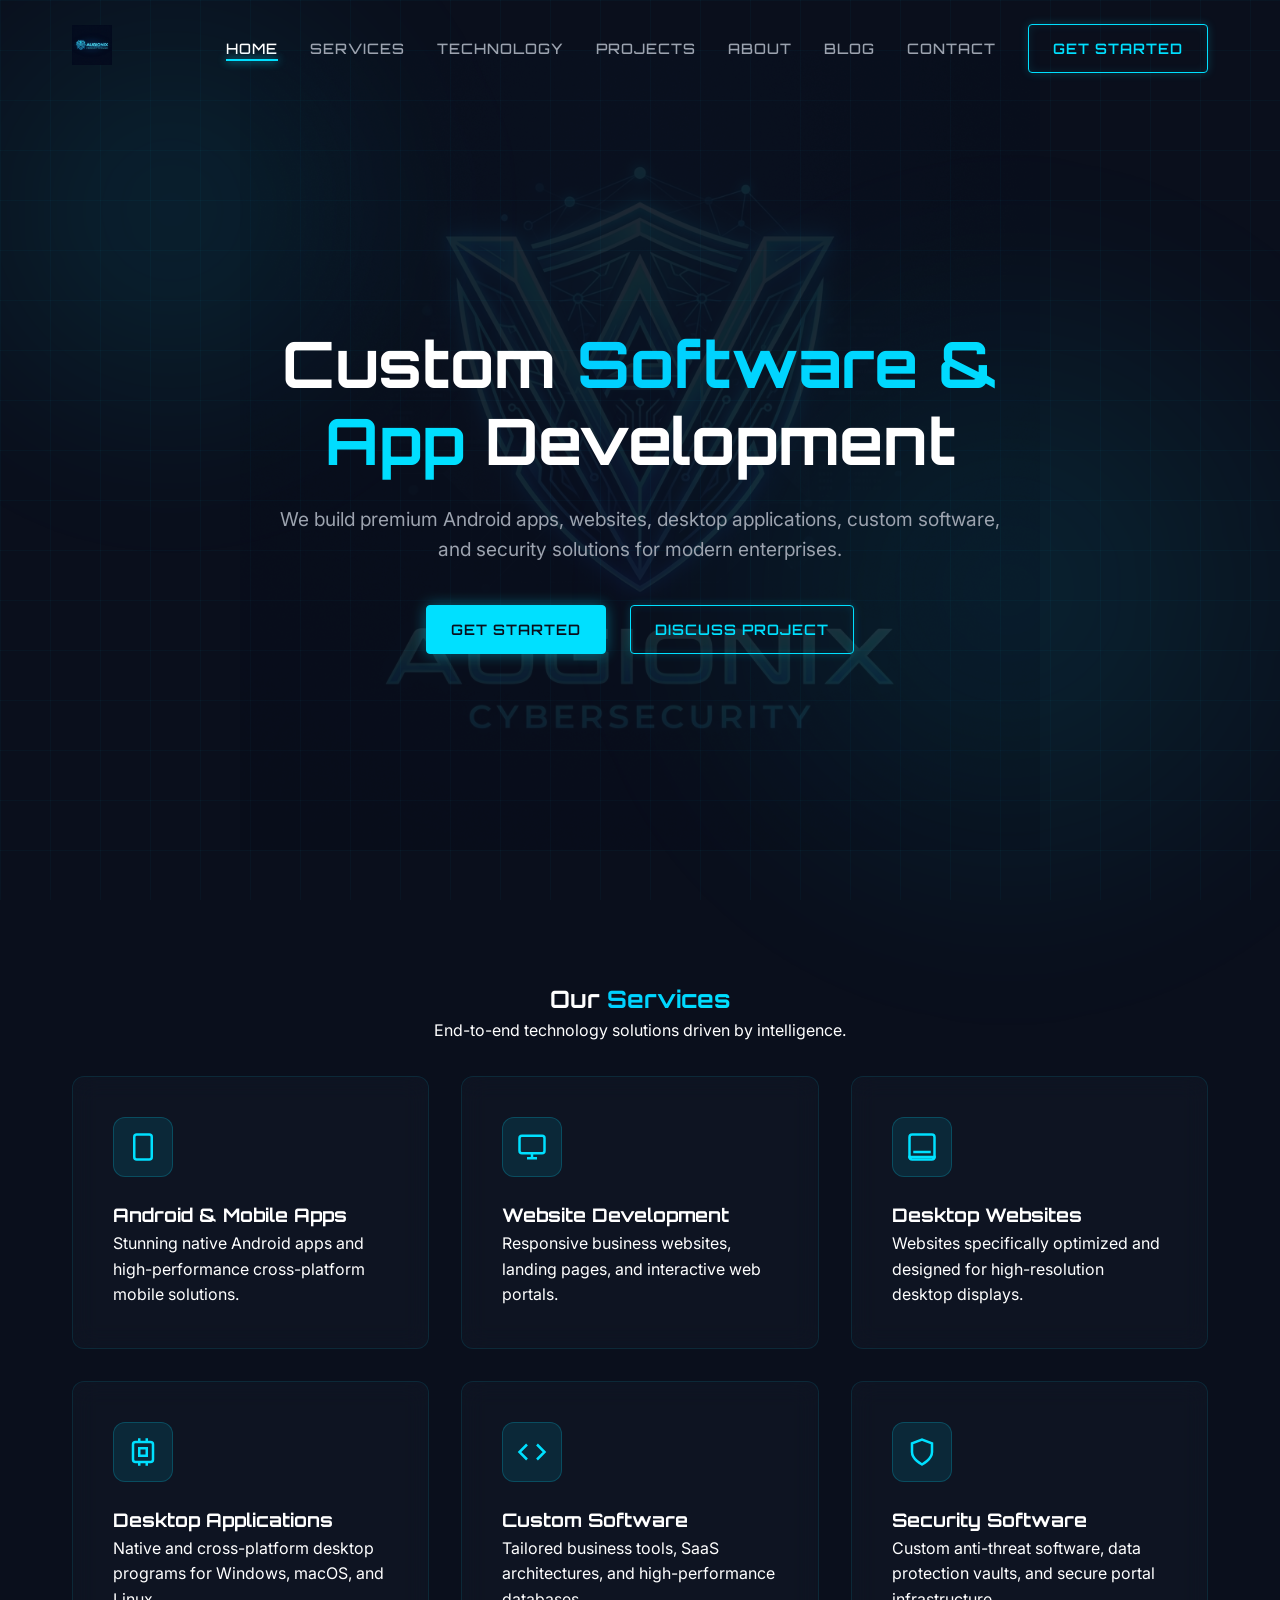
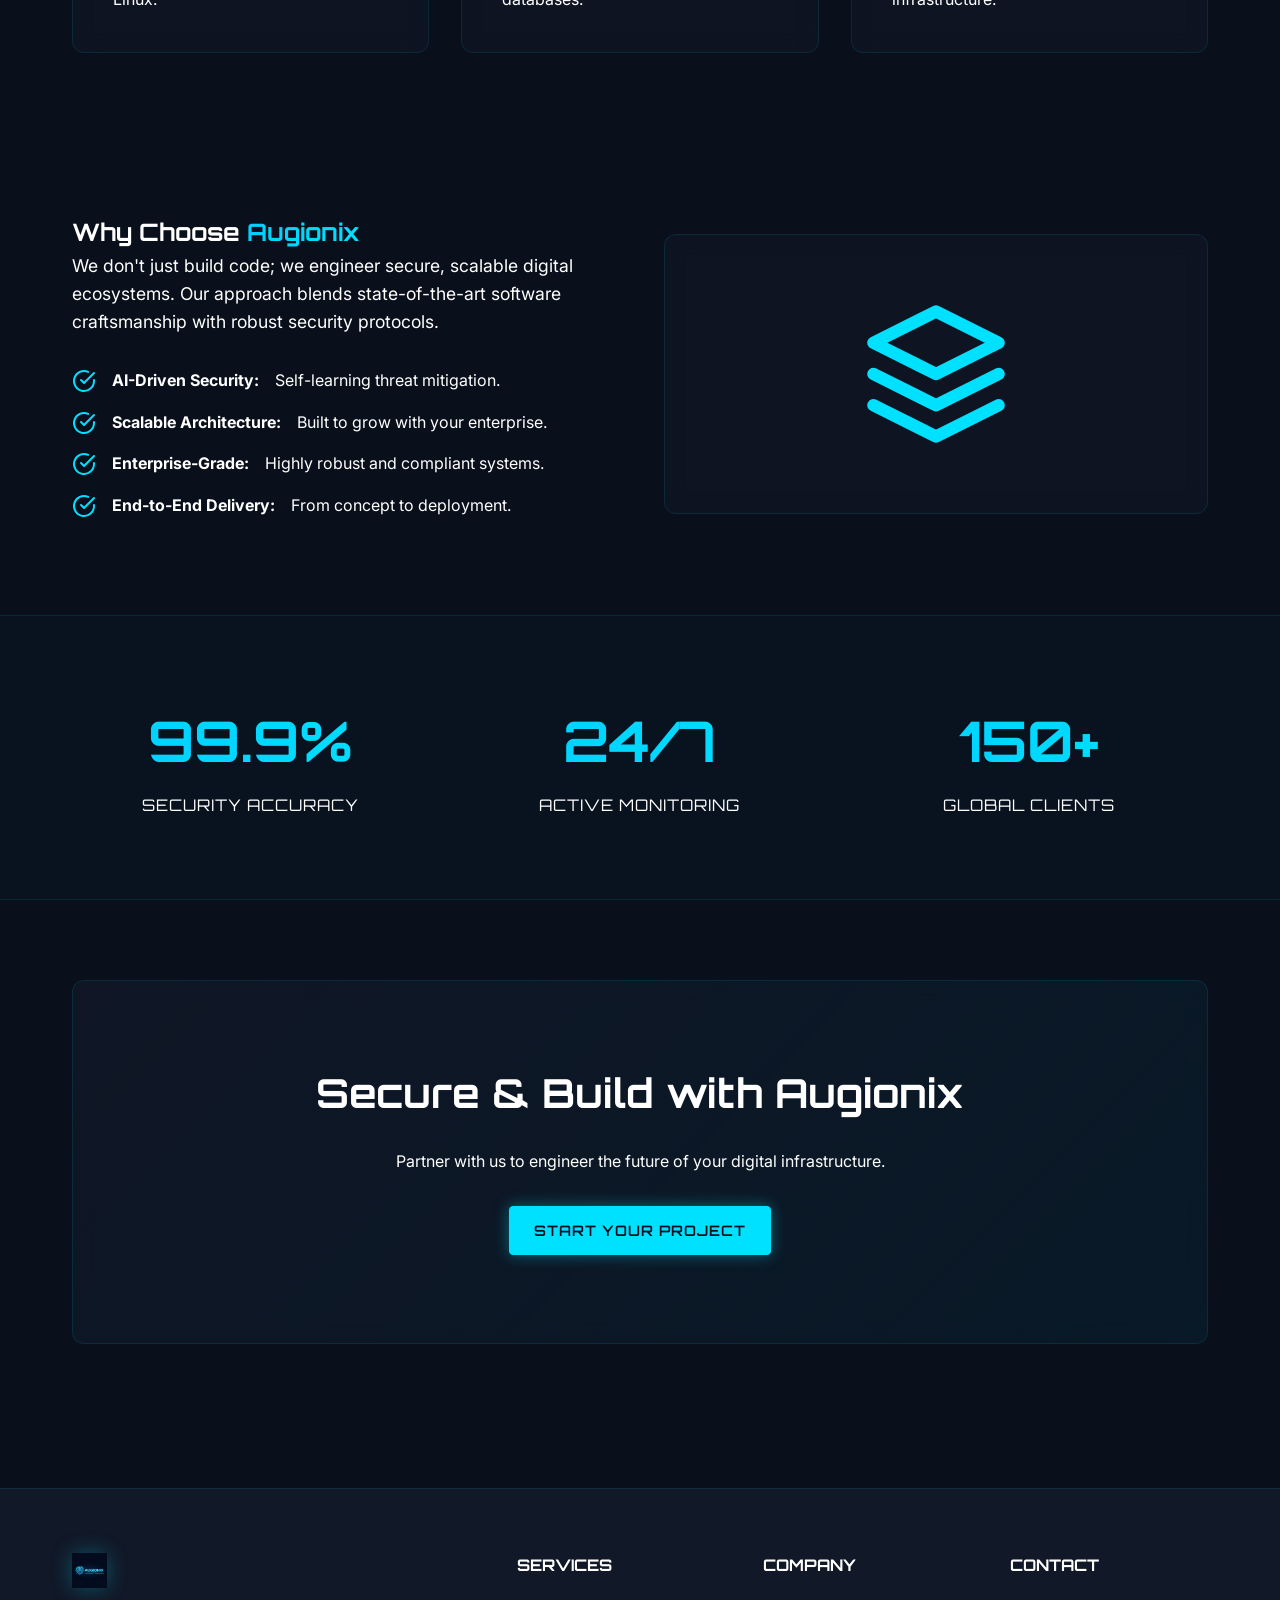
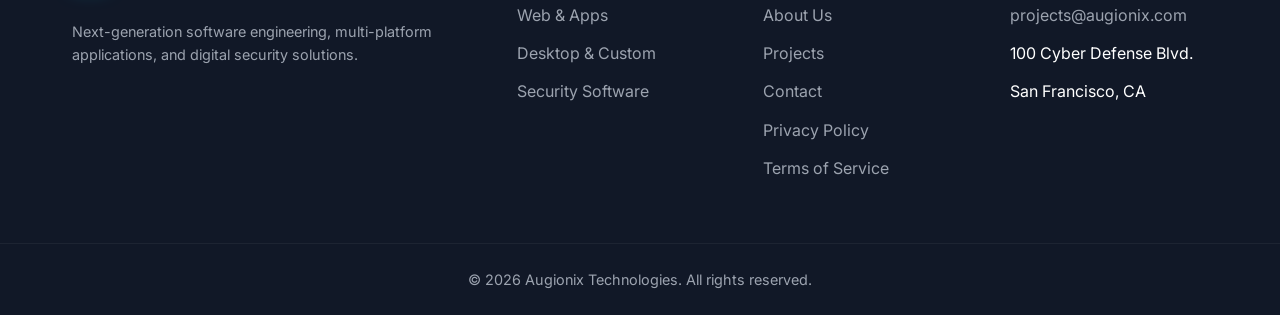
==== commit bb931c08: "update. and add compani details" ====
--- a/index.html
+++ b/index.html
@@ -3,17 +3,17 @@
 <head>
     <meta charset="UTF-8">
     <meta name="viewport" content="width=device-width, initial-scale=1.0">
-    <title>Augionix Technologies | AI Cybersecurity & Software Solutions</title>
-    <meta name="description" content="Augionix Technologies engineers AI-powered cybersecurity, custom web development, mobile apps, and enterprise software solutions for global businesses.">
-    <meta name="keywords" content="cybersecurity, AI software, web development, app development, enterprise software, cloud security, custom programming">
+    <title>Augionix Technologies | Custom Software & Application Development</title>
+    <meta name="description" content="Augionix Technologies engineers premium Android apps, websites, desktop applications, custom software, and security solutions for global businesses.">
+    <meta name="keywords" content="android apps, custom websites, desktop applications, software development, desktop apps, security software, custom programming">
     <meta name="google-site-verification" content="YOUR_GSC_VERIFICATION_CODE_HERE" />
     <link rel="canonical" href="https://augionix.com/">
     
     <!-- Open Graph / Facebook -->
     <meta property="og:type" content="website">
     <meta property="og:url" content="https://augionix.com/">
-    <meta property="og:title" content="Augionix Technologies | AI Cybersecurity & Software">
-    <meta property="og:description" content="AI-Powered Cybersecurity & Custom Software Solutions for modern enterprises.">
+    <meta property="og:title" content="Augionix Technologies | Custom Software & App Development">
+    <meta property="og:description" content="Premium Android apps, websites, desktop applications, custom softwares, and security solutions.">
     <meta property="og:image" content="https://augionix.com/images/main-logo.png">
 
     <link rel="preconnect" href="https://fonts.googleapis.com">
@@ -56,11 +56,11 @@
     <section class="hero">
         <img src="images/main-logo.png" alt="Augionix Background Shield" class="hero-bg-logo">
         <div class="container hero-content">
-            <h1 class="hero-title">AI-Powered <span class="text-gradient">Cybersecurity</span> & Software Solutions</h1>
-            <p class="hero-subtitle">Building secure, scalable, and intelligent digital systems for modern enterprises, startups, and governments.</p>
+            <h1 class="hero-title">Custom <span class="text-gradient">Software & App</span> Development</h1>
+            <p class="hero-subtitle">We build premium Android apps, websites, desktop applications, custom software, and security solutions for modern enterprises.</p>
             <div class="hero-cta">
                 <a href="projects.html" class="btn btn-solid">Get Started</a>
-                <a href="contact.html" class="btn btn-primary">Request Demo</a>
+                <a href="contact.html" class="btn btn-primary">Discuss Project</a>
             </div>
         </div>
     </section>
@@ -76,42 +76,50 @@
             <div class="grid-3">
                 <div class="glass-panel">
                     <div class="service-icon">
+                        <svg viewBox="0 0 24 24"><rect x="5" y="2" width="14" height="20" rx="2" ry="2"></rect><line x1="12" y1="18" x2="12.01" y2="18"></line></svg>
+                    </div>
+                    <h3>Android & Mobile Apps</h3>
+                    <p class="text-muted mt-2">Stunning native Android apps and high-performance cross-platform mobile solutions.</p>
+                </div>
+                
+                <div class="glass-panel">
+                    <div class="service-icon">
+                        <svg viewBox="0 0 24 24"><rect x="2" y="3" width="20" height="14" rx="2" ry="2"></rect><line x1="8" y1="21" x2="16" y2="21"></line><line x1="12" y1="17" x2="12" y2="21"></line></svg>
+                    </div>
+                    <h3>Website Development</h3>
+                    <p class="text-muted mt-2">Responsive business websites, landing pages, and interactive web portals.</p>
+                </div>
+                
+                <div class="glass-panel">
+                    <div class="service-icon">
+                        <svg viewBox="0 0 24 24"><rect x="2" y="2" width="20" height="20" rx="2.18" ry="2.18"></rect><line x1="1" y1="20" x2="23" y2="20"></line><line x1="5" y1="16" x2="19" y2="16"></line></svg>
+                    </div>
+                    <h3>Desktop Websites</h3>
+                    <p class="text-muted mt-2">Websites specifically optimized and designed for high-resolution desktop displays.</p>
+                </div>
+                
+                <div class="glass-panel">
+                    <div class="service-icon">
+                        <svg viewBox="0 0 24 24"><rect x="4" y="4" width="16" height="16" rx="2" ry="2"></rect><rect x="9" y="9" width="6" height="6"></rect><line x1="9" y1="1" x2="9" y2="4"></line><line x1="15" y1="1" x2="15" y2="4"></line><line x1="9" y1="20" x2="9" y2="23"></line><line x1="15" y1="20" x2="15" y2="23"></line></svg>
+                    </div>
+                    <h3>Desktop Applications</h3>
+                    <p class="text-muted mt-2">Native and cross-platform desktop programs for Windows, macOS, and Linux.</p>
+                </div>
+                
+                <div class="glass-panel">
+                    <div class="service-icon">
+                        <svg viewBox="0 0 24 24"><polyline points="16 18 22 12 16 6"></polyline><polyline points="8 6 2 12 8 18"></polyline></svg>
+                    </div>
+                    <h3>Custom Software</h3>
+                    <p class="text-muted mt-2">Tailored business tools, SaaS architectures, and high-performance databases.</p>
+                </div>
+                
+                <div class="glass-panel">
+                    <div class="service-icon">
                         <svg viewBox="0 0 24 24"><path d="M12 22s8-4 8-10V5l-8-3-8 3v7c0 6 8 10 8 10z"></path></svg>
                     </div>
-                    <h3>Cybersecurity Solutions</h3>
-                    <p class="text-muted mt-2">Threat detection, network security, and robust cloud protection architectures.</p>
-                </div>
-                
-                <div class="glass-panel">
-                    <div class="service-icon">
-                        <svg viewBox="0 0 24 24"><rect x="2" y="3" width="20" height="14" rx="2" ry="2"></rect><line x1="8" y1="21" x2="16" y2="21"></line><line x1="12" y1="17" x2="12" y2="21"></line></svg>
-                    </div>
-                    <h3>Web Development</h3>
-                    <p class="text-muted mt-2">Scalable business websites, complex web applications, and intuitive dashboard systems.</p>
-                </div>
-                
-                <div class="glass-panel">
-                    <div class="service-icon">
-                        <svg viewBox="0 0 24 24"><rect x="5" y="2" width="14" height="20" rx="2" ry="2"></rect><line x1="12" y1="18" x2="12.01" y2="18"></line></svg>
-                    </div>
-                    <h3>App Development</h3>
-                    <p class="text-muted mt-2">High-performance native and cross-platform mobile applications for iOS and Android.</p>
-                </div>
-                
-                <div class="glass-panel">
-                    <div class="service-icon">
-                        <svg viewBox="0 0 24 24"><polyline points="16 18 22 12 16 6"></polyline><polyline points="8 6 2 12 8 18"></polyline></svg>
-                    </div>
-                    <h3>Software Development</h3>
-                    <p class="text-muted mt-2">Custom enterprise software, internal tools, and SaaS platform architectures.</p>
-                </div>
-                
-                <div class="glass-panel">
-                    <div class="service-icon">
-                        <svg viewBox="0 0 24 24"><polygon points="12 2 2 7 12 12 22 7 12 2"></polygon><polyline points="2 17 12 22 22 17"></polyline><polyline points="2 12 12 17 22 12"></polyline></svg>
-                    </div>
-                    <h3>Custom Projects</h3>
-                    <p class="text-muted mt-2">Client-specific solutions and end-to-end specialized project delivery.</p>
+                    <h3>Security Software</h3>
+                    <p class="text-muted mt-2">Custom anti-threat software, data protection vaults, and secure portal infrastructure.</p>
                 </div>
             </div>
         </div>
@@ -122,7 +130,7 @@
         <div class="container grid-2 align-center">
             <div>
                 <h2>Why Choose <span class="text-gradient">Augionix</span></h2>
-                <p class="text-muted mb-4 fs-11">We don't just build software; we engineer secure ecosystems. Our approach blends state-of-the-art development practices with military-grade cybersecurity protocols.</p>
+                <p class="text-muted mb-4 fs-11">We don't just build code; we engineer secure, scalable digital ecosystems. Our approach blends state-of-the-art software craftsmanship with robust security protocols.</p>
                 
                 <ul class="check-list">
                     <li><svg class="icon" viewBox="0 0 24 24"><path d="M22 11.08V12a10 10 0 1 1-5.93-9.14"></path><polyline points="22 4 12 14.01 9 11.01"></polyline></svg> <strong>AI-Driven Security:</strong> Self-learning threat mitigation.</li>
@@ -172,15 +180,15 @@
         <div class="container footer-container">
             <div>
                 <img src="images/nav-logo.png" alt="Augionix Technologies" class="footer-logo">
-                <p>Next-generation cybersecurity and software development for global enterprises.</p>
-            </div>
-            
-            <div>
-                <h4>Platform</h4>
+                <p>Next-generation software engineering, multi-platform applications, and digital security solutions.</p>
+            </div>
+            
+            <div>
+                <h4>Services</h4>
                 <ul>
-                    <li><a href="services.html">Cybersecurity</a></li>
-                    <li><a href="services.html">Web & App Dev</a></li>
-                    <li><a href="technology.html">AI Engine</a></li>
+                    <li><a href="services.html">Web & Apps</a></li>
+                    <li><a href="services.html">Desktop & Custom</a></li>
+                    <li><a href="services.html">Security Software</a></li>
                 </ul>
             </div>
             
@@ -198,7 +206,7 @@
             <div>
                 <h4>Contact</h4>
                 <ul>
-                    <li><a href="mailto:secure@augionix.com">secure@augionix.com</a></li>
+                    <li><a href="mailto:projects@augionix.com">projects@augionix.com</a></li>
                     <li>100 Cyber Defense Blvd.</li>
                     <li>San Francisco, CA</li>
                 </ul>
--- a/css/style.css
+++ b/css/style.css
@@ -644,3 +644,96 @@
 .delay-05s { animation-delay: 0.5s; }
 .grid-col-all { grid-column: 1 / -1; }
 
+/* Leadership Section Styles */
+.leader-section-banner {
+  background: rgba(0, 224, 255, 0.01);
+  border-top: 1px solid rgba(0, 224, 255, 0.05);
+}
+
+.leader-card {
+  max-width: 600px;
+  margin: 0 auto;
+  padding: 3rem;
+  display: flex;
+  align-items: center;
+  gap: 2.5rem;
+}
+
+.leader-avatar {
+  flex-shrink: 0;
+  width: 120px;
+  height: 120px;
+  border-radius: 50%;
+  border: 2px solid var(--neon-blue);
+  display: flex;
+  align-items: center;
+  justify-content: center;
+  background: rgba(0, 224, 255, 0.05);
+  box-shadow: 0 0 20px rgba(0, 224, 255, 0.1);
+}
+
+.leader-avatar-icon {
+  width: 60px;
+  height: 60px;
+}
+
+.leader-name {
+  font-size: 1.8rem;
+  margin-bottom: 0.2rem;
+}
+
+.leader-title {
+  font-family: var(--font-heading);
+  text-transform: uppercase;
+  font-size: 0.9rem;
+  letter-spacing: 1px;
+  margin-bottom: 1rem;
+}
+
+.leader-bio {
+  font-size: 0.95rem;
+  margin-bottom: 1.5rem;
+  line-height: 1.6;
+}
+
+.leader-socials {
+  display: flex;
+  gap: 1rem;
+}
+
+.leader-social-link {
+  display: flex;
+  align-items: center;
+  justify-content: center;
+  width: 40px;
+  height: 40px;
+  border-radius: 50%;
+  border: 1px solid rgba(0, 224, 255, 0.2);
+  background: rgba(10, 15, 28, 0.6);
+  transition: all 0.3s;
+}
+
+.leader-social-link:hover {
+  border-color: var(--neon-blue);
+  box-shadow: 0 0 10px rgba(0, 224, 255, 0.3);
+  transform: translateY(-2px);
+}
+
+.leader-social-icon {
+  width: 20px;
+  height: 20px;
+}
+
+@media (max-width: 576px) {
+  .leader-card {
+    flex-direction: column;
+    text-align: center;
+    padding: 2rem;
+    gap: 1.5rem;
+  }
+  .leader-socials {
+    justify-content: center;
+  }
+}
+
+
